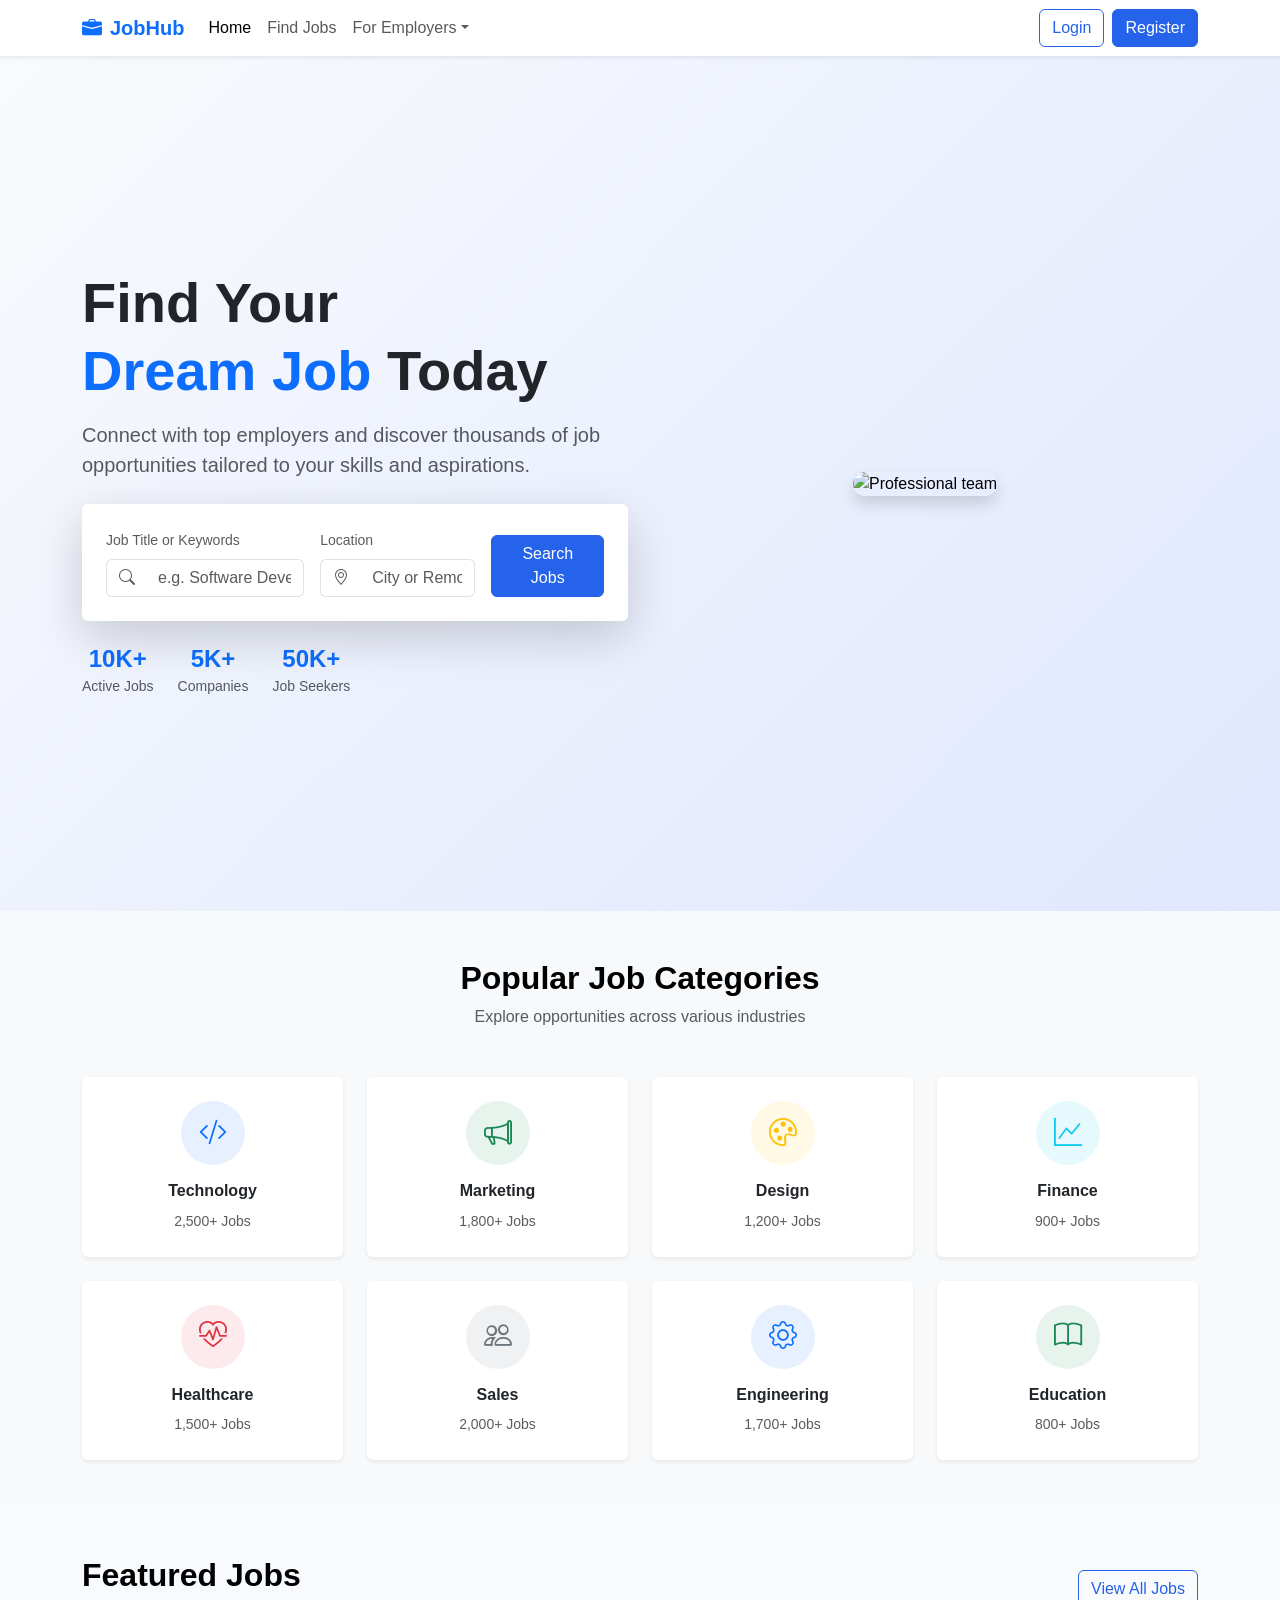
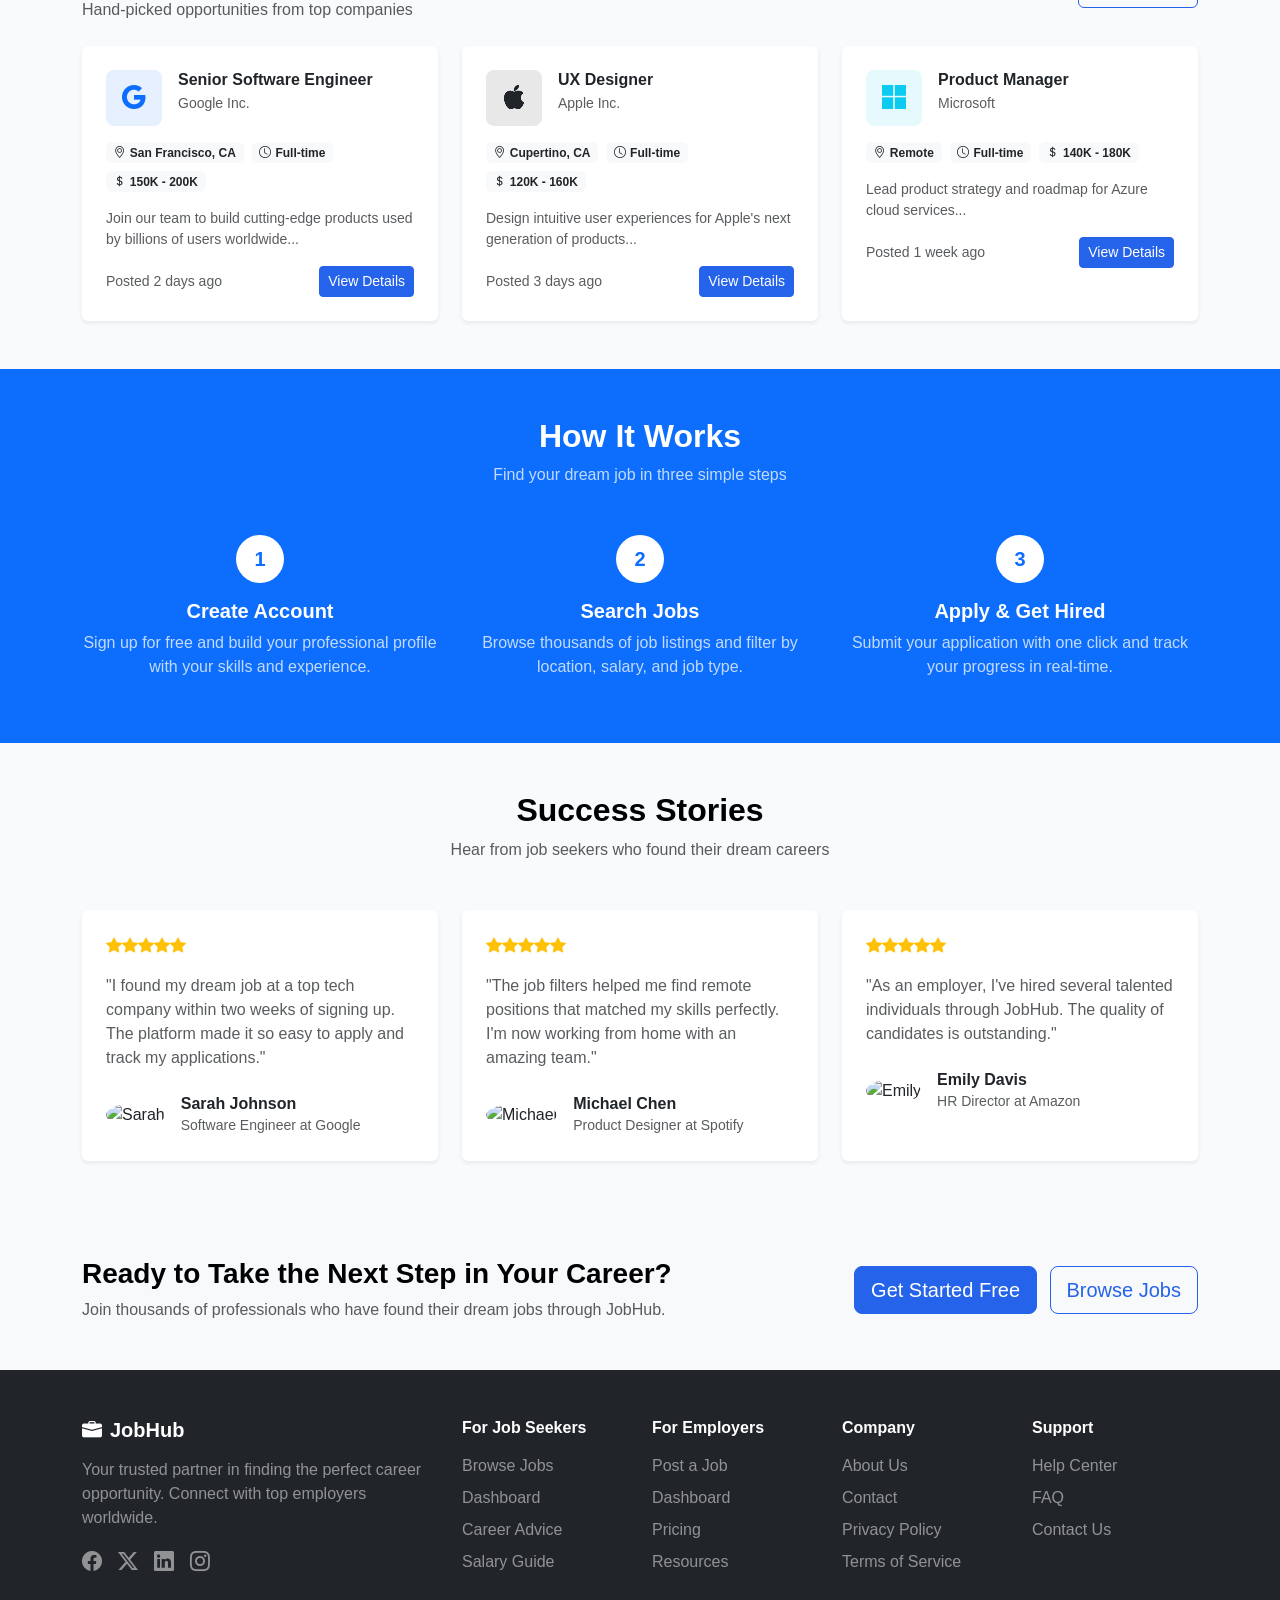
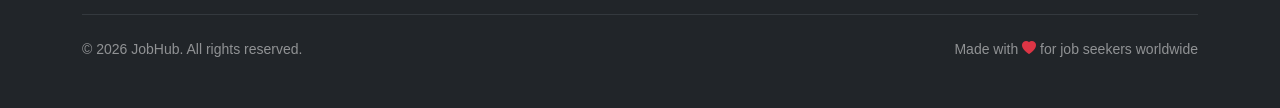
==== FrontEnd/Pages/index.html @ b2ef9f60 "init commit" ====
<!DOCTYPE html>
<html lang="en">
<head>
    <meta charset="UTF-8">
    <meta name="viewport" content="width=device-width, initial-scale=1.0">
    <title>JobHub - Find Your Dream Career</title>
    <link href="https://cdn.jsdelivr.net/npm/bootstrap@5.3.3/dist/css/bootstrap.min.css" rel="stylesheet">
    <link href="https://cdn.jsdelivr.net/npm/bootstrap-icons@1.11.3/font/bootstrap-icons.css" rel="stylesheet">
    <link href="../css/style.css" rel="stylesheet">
</head>
<body>
<!-- Navbar -->
<nav class="navbar navbar-expand-lg navbar-light bg-white shadow-sm sticky-top">
    <div class="container">
        <a class="navbar-brand fw-bold text-primary" href="index.html">
            <i class="bi bi-briefcase-fill me-2"></i>JobHub
        </a>
        <button class="navbar-toggler" type="button" data-bs-toggle="collapse" data-bs-target="#navbarNav">
            <span class="navbar-toggler-icon"></span>
        </button>
        <div class="collapse navbar-collapse" id="navbarNav">
            <ul class="navbar-nav me-auto">
                <li class="nav-item">
                    <a class="nav-link active" href="index.html">Home</a>
                </li>
                <li class="nav-item">
                    <a class="nav-link" href="jobs.html">Find Jobs</a>
                </li>
                <li class="nav-item dropdown">
                    <a class="nav-link dropdown-toggle" href="#" data-bs-toggle="dropdown">For Employers</a>
                    <ul class="dropdown-menu">
                        <li><a class="dropdown-item" href="post-job.html">Post a Job</a></li>
                        <li><a class="dropdown-item" href="employer-dashboard.html">Employer Dashboard</a></li>
                    </ul>
                </li>
            </ul>
            <div class="d-flex gap-2">
                <a href="login.html" class="btn btn-outline-primary">Login</a>
                <a href="register.html" class="btn btn-primary">Register</a>
            </div>
        </div>
    </div>
</nav>

<!-- Hero Section -->
<section class="hero-section py-5">
    <div class="container">
        <div class="row align-items-center min-vh-50">
            <div class="col-lg-6 mb-4 mb-lg-0">
                <h1 class="display-4 fw-bold text-dark mb-3">Find Your <span class="text-primary animate-float d-inline-block">Dream Job</span> Today</h1>                    <p class="lead text-muted mb-4">Connect with top employers and discover thousands of job opportunities tailored to your skills and aspirations.</p>

                <!-- Search Box -->
                <div class="card shadow-lg border-0 p-4">
                    <form class="row g-3">
                        <div class="col-md-5">
                            <label class="form-label small text-muted">Job Title or Keywords</label>
                            <div class="input-group">
                                <span class="input-group-text bg-white border-end-0"><i class="bi bi-search text-muted"></i></span>
                                <input type="text" class="form-control border-start-0" placeholder="e.g. Software Developer">
                            </div>
                        </div>
                        <div class="col-md-4">
                            <label class="form-label small text-muted">Location</label>
                            <div class="input-group">
                                <span class="input-group-text bg-white border-end-0"><i class="bi bi-geo-alt text-muted"></i></span>
                                <input type="text" class="form-control border-start-0" placeholder="City or Remote">
                            </div>
                        </div>
                        <div class="col-md-3 d-flex align-items-end">
                            <button type="submit" class="btn btn-primary w-100" onclick="window.location.href='jobs.html'; return false;">Search Jobs</button>
                        </div>
                    </form>
                </div>

                <div class="d-flex gap-4 mt-4">
                    <div class="text-center">
                        <h4 class="fw-bold text-primary mb-0">10K+</h4>
                        <small class="text-muted">Active Jobs</small>
                    </div>
                    <div class="text-center">
                        <h4 class="fw-bold text-primary mb-0">5K+</h4>
                        <small class="text-muted">Companies</small>
                    </div>
                    <div class="text-center">
                        <h4 class="fw-bold text-primary mb-0">50K+</h4>
                        <small class="text-muted">Job Seekers</small>
                    </div>
                </div>
            </div>
            <div class="col-lg-6 text-center">
                <img src="https://images.unsplash.com/photo-1521737711867-e3b97375f902?w=600&h=400&fit=crop" alt="Professional team" class="img-fluid rounded-4 shadow">
            </div>
        </div>
    </div>
</section>

<!-- Job Categories -->
<section class="py-5 bg-light">
    <div class="container">
        <div class="text-center mb-5">
            <h2 class="fw-bold">Popular Job Categories</h2>
            <p class="text-muted">Explore opportunities across various industries</p>
        </div>
        <div class="row g-4">
            <div class="col-6 col-md-4 col-lg-3">
                <a href="jobs.html?category=technology" class="card h-100 border-0 shadow-sm text-decoration-none category-card">
                    <div class="card-body text-center py-4">
                        <div class="icon-box bg-primary bg-opacity-10 rounded-circle mx-auto mb-3">
                            <i class="bi bi-code-slash text-primary fs-3"></i>
                        </div>
                        <h6 class="fw-semibold text-dark">Technology</h6>
                        <small class="text-muted">2,500+ Jobs</small>
                    </div>
                </a>
            </div>
            <div class="col-6 col-md-4 col-lg-3">
                <a href="jobs.html?category=marketing" class="card h-100 border-0 shadow-sm text-decoration-none category-card">
                    <div class="card-body text-center py-4">
                        <div class="icon-box bg-success bg-opacity-10 rounded-circle mx-auto mb-3">
                            <i class="bi bi-megaphone text-success fs-3"></i>
                        </div>
                        <h6 class="fw-semibold text-dark">Marketing</h6>
                        <small class="text-muted">1,800+ Jobs</small>
                    </div>
                </a>
            </div>
            <div class="col-6 col-md-4 col-lg-3">
                <a href="jobs.html?category=design" class="card h-100 border-0 shadow-sm text-decoration-none category-card">
                    <div class="card-body text-center py-4">
                        <div class="icon-box bg-warning bg-opacity-10 rounded-circle mx-auto mb-3">
                            <i class="bi bi-palette text-warning fs-3"></i>
                        </div>
                        <h6 class="fw-semibold text-dark">Design</h6>
                        <small class="text-muted">1,200+ Jobs</small>
                    </div>
                </a>
            </div>
            <div class="col-6 col-md-4 col-lg-3">
                <a href="jobs.html?category=finance" class="card h-100 border-0 shadow-sm text-decoration-none category-card">
                    <div class="card-body text-center py-4">
                        <div class="icon-box bg-info bg-opacity-10 rounded-circle mx-auto mb-3">
                            <i class="bi bi-graph-up text-info fs-3"></i>
                        </div>
                        <h6 class="fw-semibold text-dark">Finance</h6>
                        <small class="text-muted">900+ Jobs</small>
                    </div>
                </a>
            </div>
            <div class="col-6 col-md-4 col-lg-3">
                <a href="jobs.html?category=healthcare" class="card h-100 border-0 shadow-sm text-decoration-none category-card">
                    <div class="card-body text-center py-4">
                        <div class="icon-box bg-danger bg-opacity-10 rounded-circle mx-auto mb-3">
                            <i class="bi bi-heart-pulse text-danger fs-3"></i>
                        </div>
                        <h6 class="fw-semibold text-dark">Healthcare</h6>
                        <small class="text-muted">1,500+ Jobs</small>
                    </div>
                </a>
            </div>
            <div class="col-6 col-md-4 col-lg-3">
                <a href="jobs.html?category=sales" class="card h-100 border-0 shadow-sm text-decoration-none category-card">
                    <div class="card-body text-center py-4">
                        <div class="icon-box bg-secondary bg-opacity-10 rounded-circle mx-auto mb-3">
                            <i class="bi bi-people text-secondary fs-3"></i>
                        </div>
                        <h6 class="fw-semibold text-dark">Sales</h6>
                        <small class="text-muted">2,000+ Jobs</small>
                    </div>
                </a>
            </div>
            <div class="col-6 col-md-4 col-lg-3">
                <a href="jobs.html?category=engineering" class="card h-100 border-0 shadow-sm text-decoration-none category-card">
                    <div class="card-body text-center py-4">
                        <div class="icon-box bg-primary bg-opacity-10 rounded-circle mx-auto mb-3">
                            <i class="bi bi-gear text-primary fs-3"></i>
                        </div>
                        <h6 class="fw-semibold text-dark">Engineering</h6>
                        <small class="text-muted">1,700+ Jobs</small>
                    </div>
                </a>
            </div>
            <div class="col-6 col-md-4 col-lg-3">
                <a href="jobs.html?category=education" class="card h-100 border-0 shadow-sm text-decoration-none category-card">
                    <div class="card-body text-center py-4">
                        <div class="icon-box bg-success bg-opacity-10 rounded-circle mx-auto mb-3">
                            <i class="bi bi-book text-success fs-3"></i>
                        </div>
                        <h6 class="fw-semibold text-dark">Education</h6>
                        <small class="text-muted">800+ Jobs</small>
                    </div>
                </a>
            </div>
        </div>
    </div>
</section>

<!-- Featured Jobs -->
<section class="py-5">
    <div class="container">
        <div class="d-flex justify-content-between align-items-center mb-4">
            <div>
                <h2 class="fw-bold mb-1">Featured Jobs</h2>
                <p class="text-muted mb-0">Hand-picked opportunities from top companies</p>
            </div>
            <a href="jobs.html" class="btn btn-outline-primary">View All Jobs</a>
        </div>

        <div class="row g-4">
            <div class="col-md-6 col-lg-4">
                <div class="card h-100 border-0 shadow-sm job-card">
                    <div class="card-body p-4">
                        <div class="d-flex align-items-start mb-3">
                            <div class="company-logo bg-primary bg-opacity-10 rounded-3 p-3 me-3">
                                <i class="bi bi-google text-primary fs-4"></i>
                            </div>
                            <div>
                                <h6 class="mb-1 fw-semibold">Senior Software Engineer</h6>
                                <p class="text-muted small mb-0">Google Inc.</p>
                            </div>
                        </div>
                        <div class="d-flex flex-wrap gap-2 mb-3">
                            <span class="badge bg-light text-dark"><i class="bi bi-geo-alt me-1"></i>San Francisco, CA</span>
                            <span class="badge bg-light text-dark"><i class="bi bi-clock me-1"></i>Full-time</span>
                            <span class="badge bg-light text-dark"><i class="bi bi-currency-dollar me-1"></i>150K - 200K</span>
                        </div>
                        <p class="text-muted small mb-3">Join our team to build cutting-edge products used by billions of users worldwide...</p>
                        <div class="d-flex justify-content-between align-items-center">
                            <small class="text-muted">Posted 2 days ago</small>
                            <a href="job-details.html?id=1" class="btn btn-sm btn-primary">View Details</a>
                        </div>
                    </div>
                </div>
            </div>

            <div class="col-md-6 col-lg-4">
                <div class="card h-100 border-0 shadow-sm job-card">
                    <div class="card-body p-4">
                        <div class="d-flex align-items-start mb-3">
                            <div class="company-logo bg-dark bg-opacity-10 rounded-3 p-3 me-3">
                                <i class="bi bi-apple text-dark fs-4"></i>
                            </div>
                            <div>
                                <h6 class="mb-1 fw-semibold">UX Designer</h6>
                                <p class="text-muted small mb-0">Apple Inc.</p>
                            </div>
                        </div>
                        <div class="d-flex flex-wrap gap-2 mb-3">
                            <span class="badge bg-light text-dark"><i class="bi bi-geo-alt me-1"></i>Cupertino, CA</span>
                            <span class="badge bg-light text-dark"><i class="bi bi-clock me-1"></i>Full-time</span>
                            <span class="badge bg-light text-dark"><i class="bi bi-currency-dollar me-1"></i>120K - 160K</span>
                        </div>
                        <p class="text-muted small mb-3">Design intuitive user experiences for Apple's next generation of products...</p>
                        <div class="d-flex justify-content-between align-items-center">
                            <small class="text-muted">Posted 3 days ago</small>
                            <a href="job-details.html?id=2" class="btn btn-sm btn-primary">View Details</a>
                        </div>
                    </div>
                </div>
            </div>

            <div class="col-md-6 col-lg-4">
                <div class="card h-100 border-0 shadow-sm job-card">
                    <div class="card-body p-4">
                        <div class="d-flex align-items-start mb-3">
                            <div class="company-logo bg-info bg-opacity-10 rounded-3 p-3 me-3">
                                <i class="bi bi-microsoft text-info fs-4"></i>
                            </div>
                            <div>
                                <h6 class="mb-1 fw-semibold">Product Manager</h6>
                                <p class="text-muted small mb-0">Microsoft</p>
                            </div>
                        </div>
                        <div class="d-flex flex-wrap gap-2 mb-3">
                            <span class="badge bg-light text-dark"><i class="bi bi-geo-alt me-1"></i>Remote</span>
                            <span class="badge bg-light text-dark"><i class="bi bi-clock me-1"></i>Full-time</span>
                            <span class="badge bg-light text-dark"><i class="bi bi-currency-dollar me-1"></i>140K - 180K</span>
                        </div>
                        <p class="text-muted small mb-3">Lead product strategy and roadmap for Azure cloud services...</p>
                        <div class="d-flex justify-content-between align-items-center">
                            <small class="text-muted">Posted 1 week ago</small>
                            <a href="job-details.html?id=3" class="btn btn-sm btn-primary">View Details</a>
                        </div>
                    </div>
                </div>
            </div>
        </div>
    </div>
</section>

<!-- How It Works -->
<section class="py-5 bg-primary text-white">
    <div class="container">
        <div class="text-center mb-5">
            <h2 class="fw-bold">How It Works</h2>
            <p class="opacity-75">Find your dream job in three simple steps</p>
        </div>
        <div class="row g-4">
            <div class="col-md-4 text-center">
                <div class="step-number bg-white text-primary rounded-circle mx-auto mb-3">1</div>
                <h5 class="fw-semibold">Create Account</h5>
                <p class="opacity-75">Sign up for free and build your professional profile with your skills and experience.</p>
            </div>
            <div class="col-md-4 text-center">
                <div class="step-number bg-white text-primary rounded-circle mx-auto mb-3">2</div>
                <h5 class="fw-semibold">Search Jobs</h5>
                <p class="opacity-75">Browse thousands of job listings and filter by location, salary, and job type.</p>
            </div>
            <div class="col-md-4 text-center">
                <div class="step-number bg-white text-primary rounded-circle mx-auto mb-3">3</div>
                <h5 class="fw-semibold">Apply & Get Hired</h5>
                <p class="opacity-75">Submit your application with one click and track your progress in real-time.</p>
            </div>
        </div>
    </div>
</section>

<!-- Testimonials -->
<section class="py-5">
    <div class="container">
        <div class="text-center mb-5">
            <h2 class="fw-bold">Success Stories</h2>
            <p class="text-muted">Hear from job seekers who found their dream careers</p>
        </div>
        <div class="row g-4">
            <div class="col-md-4">
                <div class="card h-100 border-0 shadow-sm">
                    <div class="card-body p-4">
                        <div class="d-flex mb-3">
                            <i class="bi bi-star-fill text-warning"></i>
                            <i class="bi bi-star-fill text-warning"></i>
                            <i class="bi bi-star-fill text-warning"></i>
                            <i class="bi bi-star-fill text-warning"></i>
                            <i class="bi bi-star-fill text-warning"></i>
                        </div>
                        <p class="text-muted mb-4">"I found my dream job at a top tech company within two weeks of signing up. The platform made it so easy to apply and track my applications."</p>
                        <div class="d-flex align-items-center">
                            <img src="https://i.pravatar.cc/48?img=1" class="rounded-circle me-3" alt="Sarah">
                            <div>
                                <h6 class="mb-0 fw-semibold">Sarah Johnson</h6>
                                <small class="text-muted">Software Engineer at Google</small>
                            </div>
                        </div>
                    </div>
                </div>
            </div>
            <div class="col-md-4">
                <div class="card h-100 border-0 shadow-sm">
                    <div class="card-body p-4">
                        <div class="d-flex mb-3">
                            <i class="bi bi-star-fill text-warning"></i>
                            <i class="bi bi-star-fill text-warning"></i>
                            <i class="bi bi-star-fill text-warning"></i>
                            <i class="bi bi-star-fill text-warning"></i>
                            <i class="bi bi-star-fill text-warning"></i>
                        </div>
                        <p class="text-muted mb-4">"The job filters helped me find remote positions that matched my skills perfectly. I'm now working from home with an amazing team."</p>
                        <div class="d-flex align-items-center">
                            <img src="https://i.pravatar.cc/48?img=3" class="rounded-circle me-3" alt="Michael">
                            <div>
                                <h6 class="mb-0 fw-semibold">Michael Chen</h6>
                                <small class="text-muted">Product Designer at Spotify</small>
                            </div>
                        </div>
                    </div>
                </div>
            </div>
            <div class="col-md-4">
                <div class="card h-100 border-0 shadow-sm">
                    <div class="card-body p-4">
                        <div class="d-flex mb-3">
                            <i class="bi bi-star-fill text-warning"></i>
                            <i class="bi bi-star-fill text-warning"></i>
                            <i class="bi bi-star-fill text-warning"></i>
                            <i class="bi bi-star-fill text-warning"></i>
                            <i class="bi bi-star-fill text-warning"></i>
                        </div>
                        <p class="text-muted mb-4">"As an employer, I've hired several talented individuals through JobHub. The quality of candidates is outstanding."</p>
                        <div class="d-flex align-items-center">
                            <img src="https://i.pravatar.cc/48?img=5" class="rounded-circle me-3" alt="Emily">
                            <div>
                                <h6 class="mb-0 fw-semibold">Emily Davis</h6>
                                <small class="text-muted">HR Director at Amazon</small>
                            </div>
                        </div>
                    </div>
                </div>
            </div>
        </div>
    </div>
</section>

<!-- CTA Section -->
<section class="py-5 bg-light">
    <div class="container">
        <div class="row align-items-center">
            <div class="col-lg-8 mb-4 mb-lg-0">
                <h3 class="fw-bold mb-2">Ready to Take the Next Step in Your Career?</h3>
                <p class="text-muted mb-0">Join thousands of professionals who have found their dream jobs through JobHub.</p>
            </div>
            <div class="col-lg-4 text-lg-end">
                <a href="register.html" class="btn btn-primary btn-lg me-2">Get Started Free</a>
                <a href="jobs.html" class="btn btn-outline-primary btn-lg">Browse Jobs</a>
            </div>
        </div>
    </div>
</section>

<!-- Footer -->
<footer class="bg-dark text-white py-5">
    <div class="container">
        <div class="row g-4">
            <div class="col-lg-4">
                <h5 class="fw-bold mb-3"><i class="bi bi-briefcase-fill me-2"></i>JobHub</h5>
                <p class="text-white-50">Your trusted partner in finding the perfect career opportunity. Connect with top employers worldwide.</p>
                <div class="d-flex gap-3">
                    <a href="#" class="text-white-50"><i class="bi bi-facebook fs-5"></i></a>
                    <a href="#" class="text-white-50"><i class="bi bi-twitter-x fs-5"></i></a>
                    <a href="#" class="text-white-50"><i class="bi bi-linkedin fs-5"></i></a>
                    <a href="#" class="text-white-50"><i class="bi bi-instagram fs-5"></i></a>
                </div>
            </div>
            <div class="col-6 col-lg-2">
                <h6 class="fw-semibold mb-3">For Job Seekers</h6>
                <ul class="list-unstyled">
                    <li class="mb-2"><a href="jobs.html" class="text-white-50 text-decoration-none">Browse Jobs</a></li>
                    <li class="mb-2"><a href="seeker-dashboard.html" class="text-white-50 text-decoration-none">Dashboard</a></li>
                    <li class="mb-2"><a href="#" class="text-white-50 text-decoration-none">Career Advice</a></li>
                    <li class="mb-2"><a href="#" class="text-white-50 text-decoration-none">Salary Guide</a></li>
                </ul>
            </div>
            <div class="col-6 col-lg-2">
                <h6 class="fw-semibold mb-3">For Employers</h6>
                <ul class="list-unstyled">
                    <li class="mb-2"><a href="post-job.html" class="text-white-50 text-decoration-none">Post a Job</a></li>
                    <li class="mb-2"><a href="employer-dashboard.html" class="text-white-50 text-decoration-none">Dashboard</a></li>
                    <li class="mb-2"><a href="#" class="text-white-50 text-decoration-none">Pricing</a></li>
                    <li class="mb-2"><a href="#" class="text-white-50 text-decoration-none">Resources</a></li>
                </ul>
            </div>
            <div class="col-6 col-lg-2">
                <h6 class="fw-semibold mb-3">Company</h6>
                <ul class="list-unstyled">
                    <li class="mb-2"><a href="#" class="text-white-50 text-decoration-none">About Us</a></li>
                    <li class="mb-2"><a href="#" class="text-white-50 text-decoration-none">Contact</a></li>
                    <li class="mb-2"><a href="#" class="text-white-50 text-decoration-none">Privacy Policy</a></li>
                    <li class="mb-2"><a href="#" class="text-white-50 text-decoration-none">Terms of Service</a></li>
                </ul>
            </div>
            <div class="col-6 col-lg-2">
                <h6 class="fw-semibold mb-3">Support</h6>
                <ul class="list-unstyled">
                    <li class="mb-2"><a href="#" class="text-white-50 text-decoration-none">Help Center</a></li>
                    <li class="mb-2"><a href="#" class="text-white-50 text-decoration-none">FAQ</a></li>
                    <li class="mb-2"><a href="#" class="text-white-50 text-decoration-none">Contact Us</a></li>
                </ul>
            </div>
        </div>
        <hr class="my-4 border-secondary">
        <div class="d-flex flex-column flex-md-row justify-content-between align-items-center">
            <p class="text-white-50 mb-0 small">&copy; 2026 JobHub. All rights reserved.</p>
            <p class="text-white-50 mb-0 small">Made with <i class="bi bi-heart-fill text-danger"></i> for job seekers worldwide</p>
        </div>
    </div>
</footer>

<script src="https://cdn.jsdelivr.net/npm/bootstrap@5.3.3/dist/js/bootstrap.bundle.min.js"></script>
<script src="../js/main.js"></script>
</body>
</html>
---- FrontEnd/css/style.css ----
/* JobHub - Modern Job Portal Styles */

:root {
    --primary-color: #2563eb;
    --primary-dark: #1d4ed8;
    --primary-light: #3b82f6;
    --secondary-color: #64748b;
    --success-color: #22c55e;
    --warning-color: #f59e0b;
    --danger-color: #ef4444;
    --dark-color: #000102;
    --light-bg: #f8fafc;
    --border-color: #e2e8f0;
    --text-muted: #64748b;
    --sidebar-width: 260px;
}

/* General Styles */
body {
    font-family: 'Inter', -apple-system, BlinkMacSystemFont, 'Segoe UI', Roboto, sans-serif;
    background-color: var(--light-bg);
    color: var(--dark-color);
}

/* Hero Section */
.hero-section {
    background: linear-gradient(135deg, #f8fafc 0%, #e0e7ff 100%);
    min-height: 95vh;
    display: flex;
    align-items: center;
}

/* Text-Specific Floating Animation */
@keyframes floatText {
    0%, 100% {
        transform: translateY(10px);
        filter: drop-shadow(0 5px 15px rgba(37, 99, 235, 0));
    }
    50% {
        transform: translateY(-10px);
        /* Optional: adds a soft glow as it rises */
        filter: drop-shadow(0 10px 20px rgba(37, 99, 235, 0.2));
    }
}

.animate-float {
    display: inline-block; /* Required for transform to work */
    animation: floatText 4s ease-in-out infinite;
    will-change: transform; /* Boosts performance */
}

/* If you want the words to float separately for a cooler effect */
.float-staggered {
    display: inline-block;
    animation: floatText 4s ease-in-out infinite;
}

.delay-1 { animation-delay: 0.5s; }

@keyframes slideUp {
    to { transform: translateY(0); }
}

.min-vh-50 {
    min-height: 50vh;
}

/* Category Cards */
.icon-box {
    width: 64px;
    height: 64px;
    display: flex;
    align-items: center;
    justify-content: center;
}

.category-card {
    transition: all 0.3s ease;
}

.category-card:hover {
    transform: translateY(-4px);
    box-shadow: 0 10px 40px rgba(0, 0, 0, 0.1) !important;
}

/* Job Cards */
.job-card {
    transition: all 0.3s ease;
}

.job-card:hover {
    transform: translateY(-4px);
    box-shadow: 0 10px 40px rgba(0, 0, 0, 0.1) !important;
}

.company-logo {
    width: 56px;
    height: 56px;
    display: flex;
    align-items: center;
    justify-content: center;
    flex-shrink: 0;
}

/* Step Numbers */
.step-number {
    width: 48px;
    height: 48px;
    display: flex;
    align-items: center;
    justify-content: center;
    font-size: 1.25rem;
    font-weight: 700;
}

/* Sidebar Dashboard */
.dashboard-wrapper {
    display: flex;
    min-height: 100vh;
}

.dashboard-sidebar {
    width: var(--sidebar-width);
    background-color: var(--dark-color);
    color: white;
    position: fixed;
    top: 0;
    left: 0;
    height: 100vh;
    overflow-y: auto;
    z-index: 1000;
    transition: transform 0.3s ease;
}

.dashboard-sidebar .sidebar-brand {
    padding: 1.5rem;
    border-bottom: 1px solid rgba(255, 255, 255, 0.1);
}

.dashboard-sidebar .nav-link {
    color: rgba(255, 255, 255, 0.7);
    padding: 0.75rem 1.5rem;
    display: flex;
    align-items: center;
    gap: 0.75rem;
    transition: all 0.2s ease;
    border-left: 3px solid transparent;
}

.dashboard-sidebar .nav-link:hover,
.dashboard-sidebar .nav-link.active {
    color: white;
    background-color: rgba(255, 255, 255, 0.1);
    border-left-color: var(--primary-color);
}

.dashboard-sidebar .nav-link i {
    width: 20px;
    text-align: center;
}

.dashboard-sidebar .sidebar-section {
    padding: 1rem 1.5rem 0.5rem;
    font-size: 0.75rem;
    text-transform: uppercase;
    letter-spacing: 0.05em;
    color: rgba(255, 255, 255, 0.5);
}

.dashboard-content {
    margin-left: var(--sidebar-width);
    flex: 1;
    min-height: 100vh;
    background-color: var(--light-bg);
}

.dashboard-header {
    background: white;
    padding: 1rem 2rem;
    border-bottom: 1px solid var(--border-color);
    display: flex;
    justify-content: space-between;
    align-items: center;
}

.dashboard-main {
    padding: 2rem;
}

/* Mobile Sidebar Toggle */
.sidebar-toggle {
    display: none;
    position: fixed;
    bottom: 1rem;
    right: 1rem;
    z-index: 1001;
    width: 50px;
    height: 50px;
    border-radius: 50%;
    background: var(--primary-color);
    color: white;
    border: none;
    box-shadow: 0 4px 12px rgba(0, 0, 0, 0.15);
}

/* Stats Cards */
.stat-card {
    background: white;
    border-radius: 12px;
    padding: 1.5rem;
    border: 1px solid var(--border-color);
    transition: all 0.3s ease;
}

.stat-card:hover {
    box-shadow: 0 4px 20px rgba(0, 0, 0, 0.08);
}

.stat-card .stat-icon {
    width: 48px;
    height: 48px;
    border-radius: 12px;
    display: flex;
    align-items: center;
    justify-content: center;
    font-size: 1.25rem;
}

.stat-card .stat-value {
    font-size: 1.75rem;
    font-weight: 700;
    color: var(--dark-color);
}

.stat-card .stat-label {
    color: var(--text-muted);
    font-size: 0.875rem;
}

/* Filter Sidebar */
.filter-sidebar {
    background: white;
    border-radius: 12px;
    padding: 1.5rem;
    border: 1px solid var(--border-color);
}

.filter-sidebar .filter-section {
    padding-bottom: 1rem;
    margin-bottom: 1rem;
    border-bottom: 1px solid var(--border-color);
}

.filter-sidebar .filter-section:last-child {
    border-bottom: none;
    margin-bottom: 0;
    padding-bottom: 0;
}

/* Job Listing Cards */
.job-listing-card {
    background: white;
    border-radius: 12px;
    padding: 1.5rem;
    border: 1px solid var(--border-color);
    margin-bottom: 1rem;
    transition: all 0.3s ease;
}

.job-listing-card:hover {
    border-color: var(--primary-color);
    box-shadow: 0 4px 20px rgba(37, 99, 235, 0.1);
}

.job-listing-card.saved {
    border-left: 4px solid var(--warning-color);
}

/* Application Status Badges */
.status-badge {
    padding: 0.35rem 0.75rem;
    border-radius: 20px;
    font-size: 0.75rem;
    font-weight: 600;
    text-transform: uppercase;
    letter-spacing: 0.025em;
}

.status-badge.pending {
    background-color: #fef3c7;
    color: #92400e;
}

.status-badge.reviewing {
    background-color: #dbeafe;
    color: #1e40af;
}

.status-badge.interview {
    background-color: #d1fae5;
    color: #065f46;
}

.status-badge.rejected {
    background-color: #fee2e2;
    color: #991b1b;
}

.status-badge.hired {
    background-color: #d1fae5;
    color: #065f46;
}

/* Form Styles */
.form-control:focus,
.form-select:focus {
    border-color: var(--primary-color);
    box-shadow: 0 0 0 0.2rem rgba(37, 99, 235, 0.15);
}

.form-check-input:checked {
    background-color: var(--primary-color);
    border-color: var(--primary-color);
}

/* Resume Upload */
.resume-upload-area {
    border: 2px dashed var(--border-color);
    border-radius: 12px;
    padding: 2rem;
    text-align: center;
    transition: all 0.3s ease;
    cursor: pointer;
}

.resume-upload-area:hover,
.resume-upload-area.dragover {
    border-color: var(--primary-color);
    background-color: rgba(37, 99, 235, 0.05);
}

.resume-upload-area .upload-icon {
    width: 64px;
    height: 64px;
    margin: 0 auto 1rem;
    background: var(--light-bg);
    border-radius: 50%;
    display: flex;
    align-items: center;
    justify-content: center;
    font-size: 1.5rem;
    color: var(--primary-color);
}

/* Table Styles */
.table-responsive {
    border-radius: 12px;
    overflow: hidden;
}

.table {
    margin-bottom: 0;
}

.table thead th {
    background-color: var(--light-bg);
    border-bottom: 2px solid var(--border-color);
    font-weight: 600;
    color: var(--dark-color);
    padding: 1rem;
}

.table tbody td {
    padding: 1rem;
    vertical-align: middle;
}

/* Auth Pages */
.auth-wrapper {
    min-height: 100vh;
    display: flex;
    align-items: center;
    justify-content: center;
    background: linear-gradient(135deg, #f8fafc 0%, #e0e7ff 100%);
}

.auth-card {
    background: white;
    border-radius: 16px;
    box-shadow: 0 20px 60px rgba(0, 0, 0, 0.1);
    overflow: hidden;
    max-width: 1000px;
    width: 100%;
}

.auth-illustration {
    background: var(--primary-color);
    padding: 3rem;
    display: flex;
    flex-direction: column;
    justify-content: center;
    align-items: center;
    text-align: center;
    color: white;
}

/* Progress Bar */
.progress-bar-custom {
    height: 8px;
    border-radius: 4px;
    background-color: var(--border-color);
    overflow: hidden;
}

.progress-bar-custom .progress-fill {
    height: 100%;
    background-color: var(--primary-color);
    transition: width 0.3s ease;
}

/* Tooltips */
.tooltip-custom {
    position: relative;
}

.tooltip-custom::after {
    content: attr(data-tooltip);
    position: absolute;
    bottom: 100%;
    left: 50%;
    transform: translateX(-50%);
    padding: 0.5rem 0.75rem;
    background: var(--dark-color);
    color: white;
    font-size: 0.75rem;
    border-radius: 6px;
    white-space: nowrap;
    opacity: 0;
    visibility: hidden;
    transition: all 0.2s ease;
}

.tooltip-custom:hover::after {
    opacity: 1;
    visibility: visible;
}

/* Animations */
@keyframes fadeIn {
    from {
        opacity: 0;
        transform: translateY(10px);
    }
    to {
        opacity: 1;
        transform: translateY(0);
    }
}

.fade-in {
    animation: fadeIn 0.3s ease;
}

/* Responsive Styles */
@media (max-width: 991.98px) {
    .dashboard-sidebar {
        transform: translateX(-100%);
    }

    .dashboard-sidebar.show {
        transform: translateX(0);
    }

    .dashboard-content {
        margin-left: 0;
    }

    .sidebar-toggle {
        display: flex;
        align-items: center;
        justify-content: center;
    }

    .sidebar-overlay {
        display: none;
        position: fixed;
        top: 0;
        left: 0;
        right: 0;
        bottom: 0;
        background: rgba(0, 0, 0, 0.5);
        z-index: 999;
    }

    .sidebar-overlay.show {
        display: block;
    }
}

@media (max-width: 767.98px) {
    .hero-section {
        min-height: auto;
        padding: 3rem 0;
    }

    .dashboard-main {
        padding: 1rem;
    }

    .dashboard-header {
        padding: 1rem;
    }

    .stat-card {
        padding: 1rem;
    }

    .stat-card .stat-value {
        font-size: 1.5rem;
    }
}

/* Scrollbar Styles */
::-webkit-scrollbar {
    width: 8px;
    height: 8px;
}

::-webkit-scrollbar-track {
    background: var(--light-bg);
}

::-webkit-scrollbar-thumb {
    background: var(--border-color);
    border-radius: 4px;
}

::-webkit-scrollbar-thumb:hover {
    background: var(--secondary-color);
}

/* Button Styles */
.btn-primary {
    background-color: var(--primary-color);
    border-color: var(--primary-color);
}

.btn-primary:hover {
    background-color: var(--primary-dark);
    border-color: var(--primary-dark);
}

.btn-outline-primary {
    color: var(--primary-color);
    border-color: var(--primary-color);
}

.btn-outline-primary:hover {
    background-color: var(--primary-color);
    border-color: var(--primary-color);
}

/* Profile Image Placeholder */
.profile-image-placeholder {
    width: 100px;
    height: 100px;
    border-radius: 50%;
    background: var(--light-bg);
    display: flex;
    align-items: center;
    justify-content: center;
    font-size: 2.5rem;
    color: var(--secondary-color);
    border: 3px solid var(--border-color);
}

/* Action Dropdown */
.action-dropdown .dropdown-toggle::after {
    display: none;
}

.action-dropdown .dropdown-menu {
    box-shadow: 0 10px 40px rgba(0, 0, 0, 0.1);
    border: 1px solid var(--border-color);
    border-radius: 8px;
}

/* Notification Badge */
.notification-badge {
    position: relative;
}

.notification-badge .badge {
    position: absolute;
    top: -5px;
    right: -5px;
    font-size: 0.65rem;
}

/* Empty State */
.empty-state {
    text-align: center;
    padding: 3rem;
}

.empty-state .empty-icon {
    width: 80px;
    height: 80px;
    margin: 0 auto 1.5rem;
    background: var(--light-bg);
    border-radius: 50%;
    display: flex;
    align-items: center;
    justify-content: center;
    font-size: 2rem;
    color: var(--secondary-color);
}

/* Timeline */
.timeline {
    position: relative;
    padding-left: 30px;
}

.timeline::before {
    content: '';
    position: absolute;
    left: 8px;
    top: 0;
    bottom: 0;
    width: 2px;
    background: var(--border-color);
}

.timeline-item {
    position: relative;
    padding-bottom: 1.5rem;
}

.timeline-item::before {
    content: '';
    position: absolute;
    left: -26px;
    top: 4px;
    width: 12px;
    height: 12px;
    border-radius: 50%;
    background: var(--primary-color);
    border: 2px solid white;
}

.timeline-item.success::before {
    background: var(--success-color);
}

.timeline-item.warning::before {
    background: var(--warning-color);
}

.timeline-item.danger::before {
    background: var(--danger-color);
}
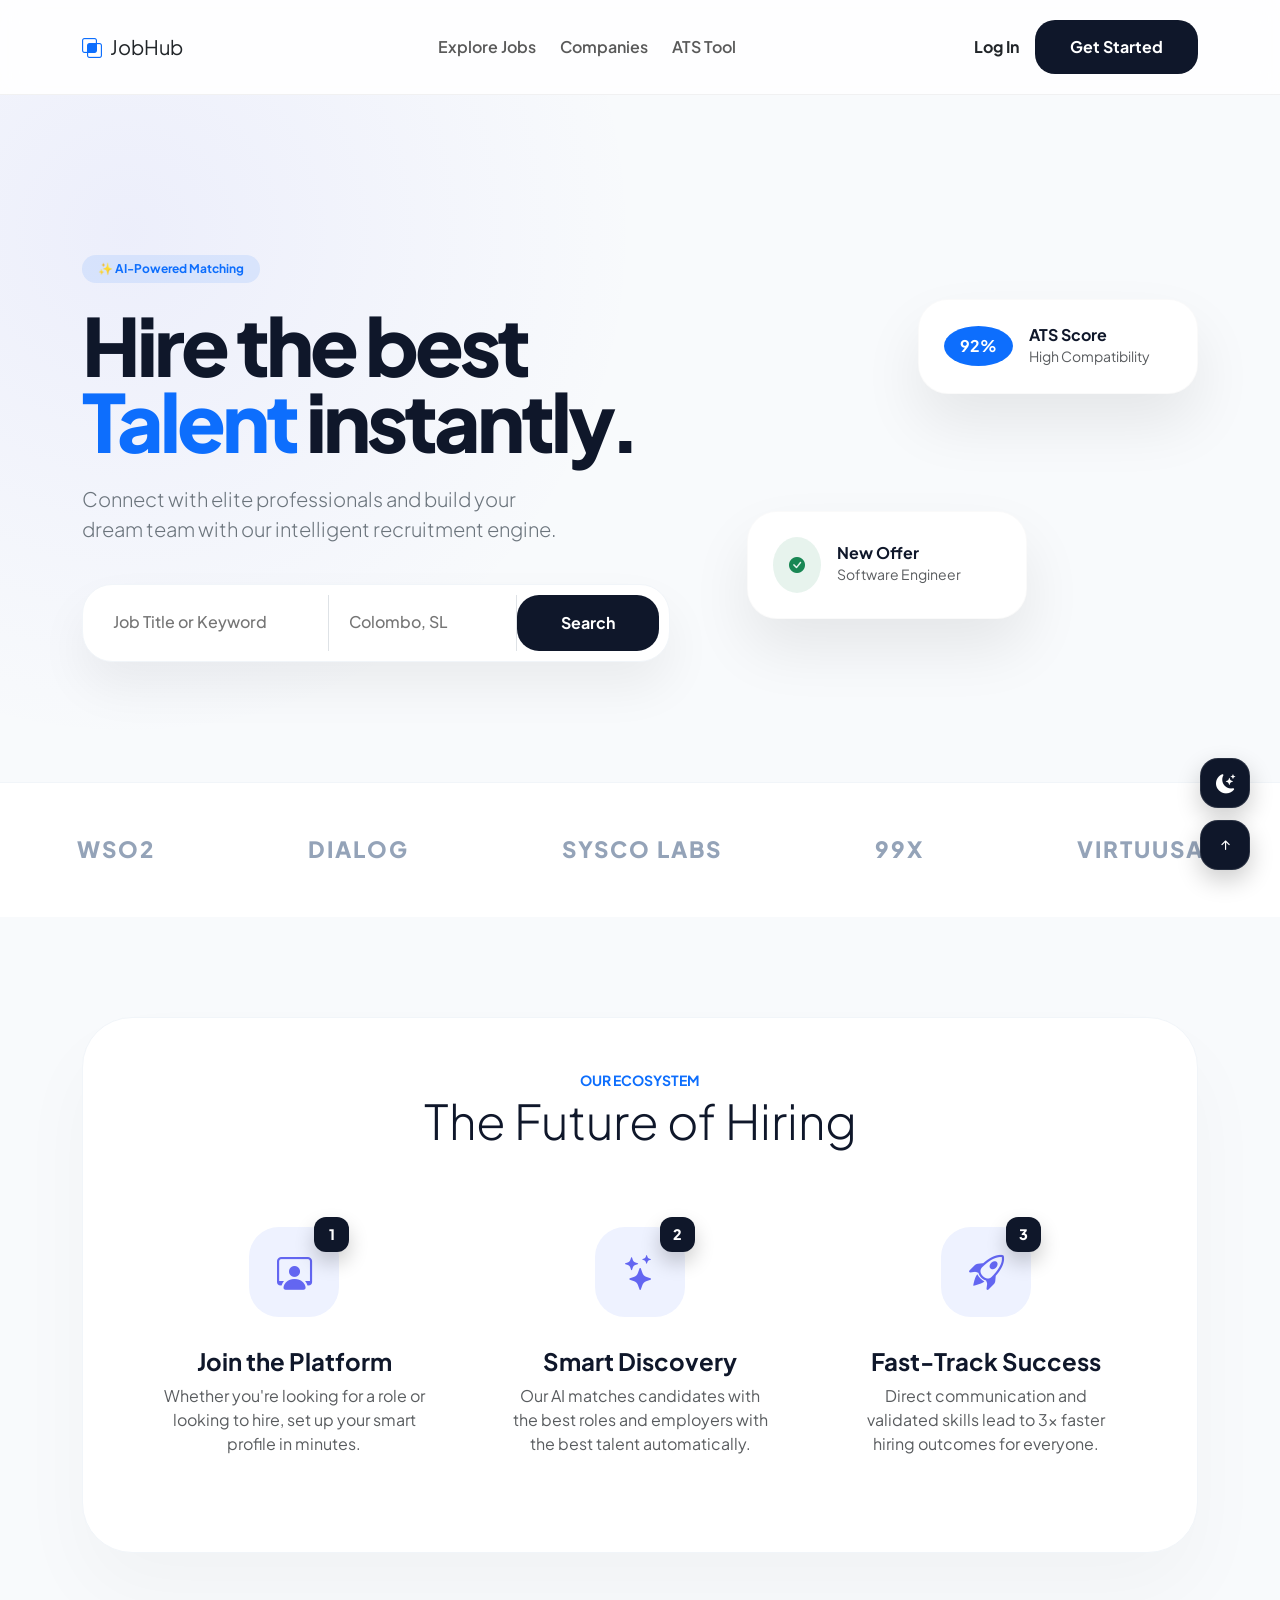
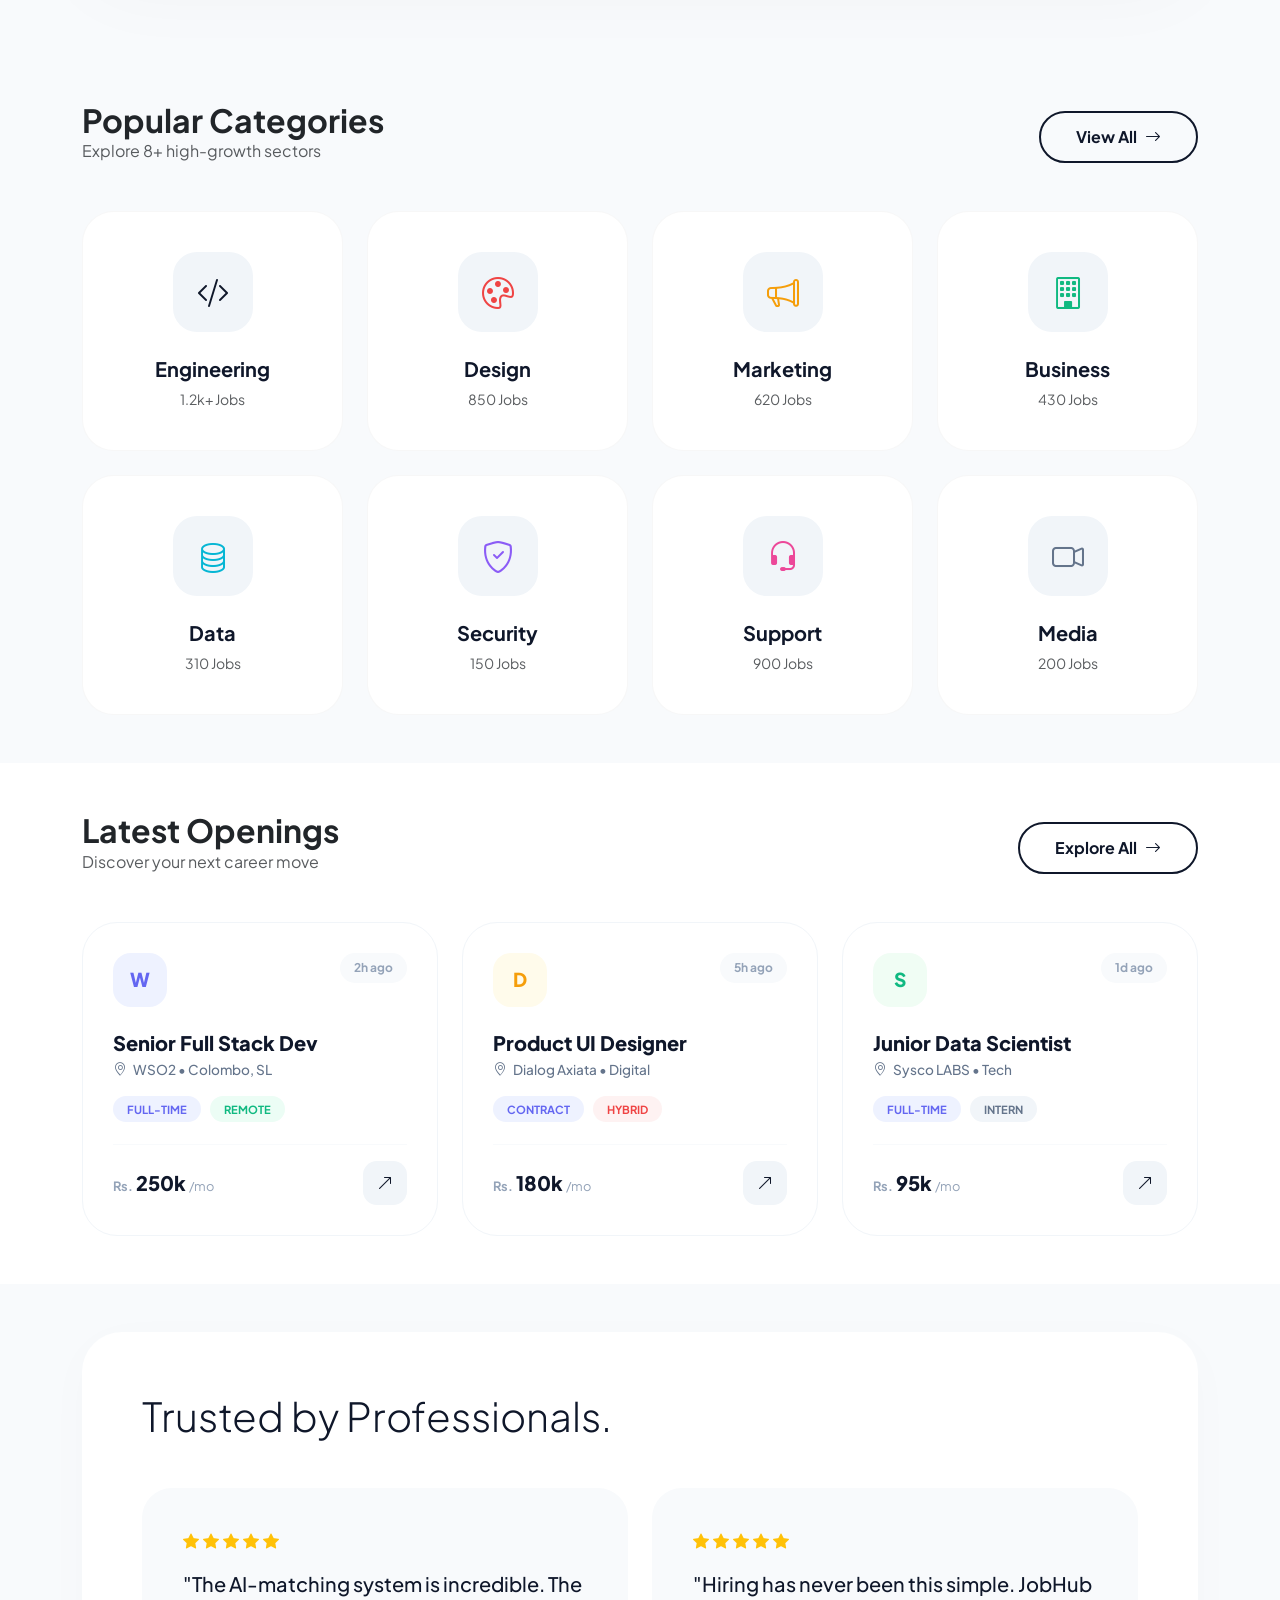
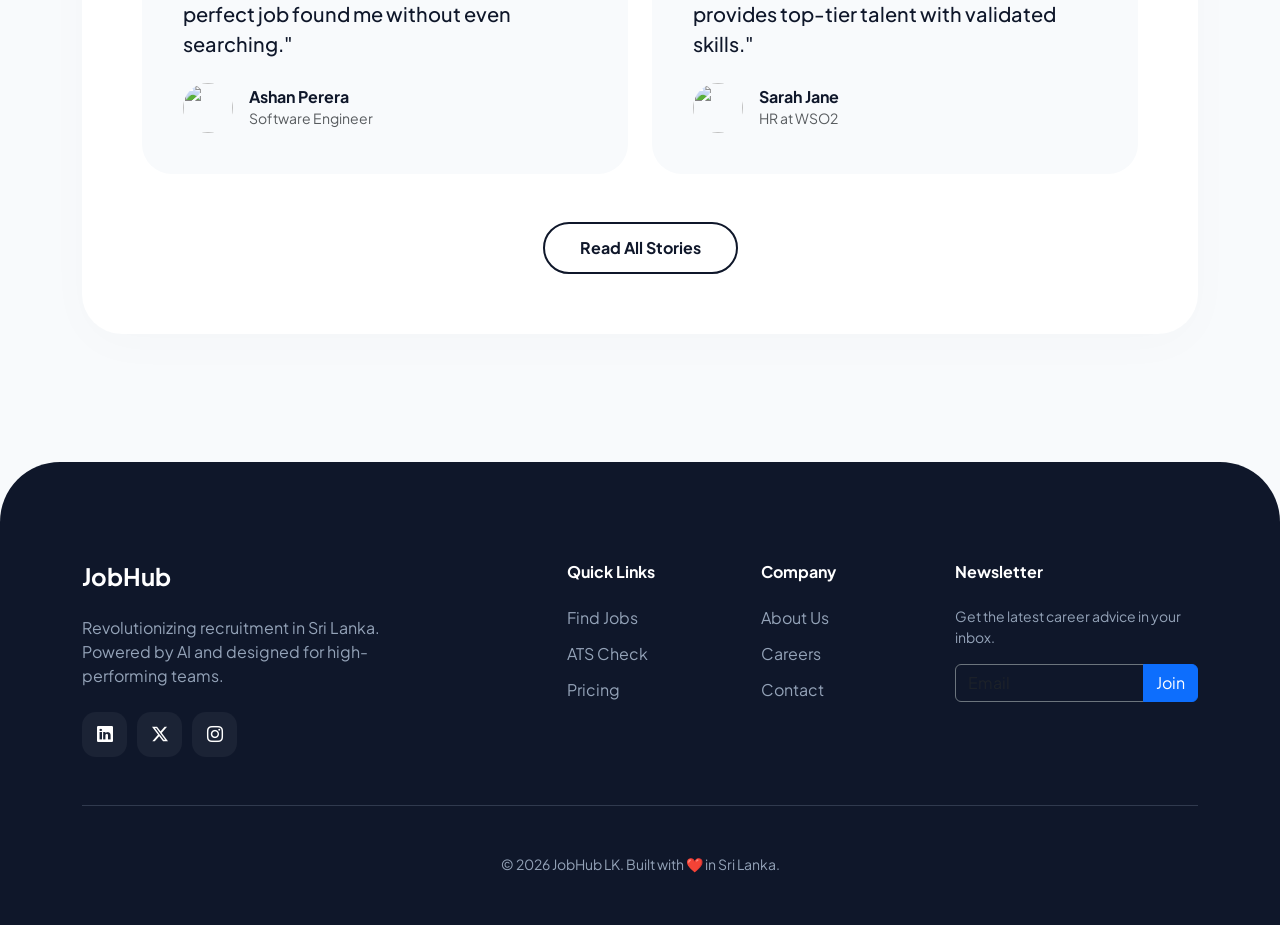
==== commit 1f3ca618: "init commit" ====
--- a/FrontEnd/Pages/index.html
+++ b/FrontEnd/Pages/index.html
@@ -3,467 +3,933 @@
 <head>
     <meta charset="UTF-8">
     <meta name="viewport" content="width=device-width, initial-scale=1.0">
-    <title>JobHub - Find Your Dream Career</title>
+    <title>JobHub | Smart Recruitment Platform</title>
+
     <link href="https://cdn.jsdelivr.net/npm/bootstrap@5.3.3/dist/css/bootstrap.min.css" rel="stylesheet">
     <link href="https://cdn.jsdelivr.net/npm/bootstrap-icons@1.11.3/font/bootstrap-icons.css" rel="stylesheet">
-    <link href="../css/style.css" rel="stylesheet">
+    <link href="https://fonts.googleapis.com/css2?family=Plus+Jakarta+Sans:wght@300;400;600;700;800&display=swap" rel="stylesheet">
+    <script src="https://cdn.jsdelivr.net/npm/sweetalert2@11"></script>
+
+    <style>
+        :root {
+            --primary: #6366f1;
+            --primary-soft: #eef2ff;
+            --dark: #0f172a;
+            --slate: #64748b;
+            --white: #ffffff;
+            --transition: all 0.5s cubic-bezier(0.175, 0.885, 0.32, 1.275);
+        }
+
+        body {
+            font-family: 'Plus Jakarta Sans', sans-serif;
+            background-color: #f8fafc;
+            color: var(--dark);
+            overflow-x: hidden;
+        }
+
+        /* --- Navbar --- */
+        .navbar {
+            backdrop-filter: blur(15px);
+            background: rgba(255, 255, 255, 0.8) !important;
+            padding: 20px 0;
+            border-bottom: 1px solid rgba(0,0,0,0.05);
+        }
+
+        /* --- Hero Section --- */
+        .hero-section {
+            padding: 160px 0 120px;
+            background: radial-gradient(circle at 10% 20%, rgba(99, 102, 241, 0.08) 0%, transparent 40%);
+            position: relative;
+        }
+
+        .hero-title {
+            font-size: 5rem;
+            font-weight: 800;
+            letter-spacing: -4px;
+            line-height: 0.95;
+            margin-bottom: 25px;
+        }
+
+        .search-container-modern {
+            background: white;
+            border-radius: 30px;
+            padding: 10px;
+            box-shadow: 0 25px 50px rgba(0,0,0,0.06);
+            border: 1px solid #f1f5f9;
+            margin-top: 40px;
+        }
+
+        .search-field {
+            border: none;
+            padding: 15px 20px;
+            width: 100%;
+            font-weight: 500;
+            background: transparent;
+        }
+        .search-field:focus { outline: none; }
+
+        .btn-main {
+            background: var(--dark);
+            color: var(--white);
+            border-radius: 20px;
+            padding: 15px 35px;
+            font-weight: 700;
+            border: none;
+            transition: 0.3s;
+        }
+        .btn-main:hover { background: var(--primary); transform: translateY(-3px); }
+
+        /* Floating Animation */
+        .stats-floating-card {
+            background: var(--white);
+            padding: 25px;
+            border-radius: 30px;
+            box-shadow: 0 30px 60px rgba(0,0,0,0.08);
+            border: 1px solid rgba(0,0,0,0.02);
+            position: absolute;
+            width: 280px;
+            animation: float 5s ease-in-out infinite;
+        }
+
+        @keyframes float {
+            0%, 100% { transform: translateY(0); }
+            50% { transform: translateY(-20px); }
+        }
+
+        /* --- LOGO MARQUEE --- */
+        .logo-cloud {
+            padding: 50px 0;
+            background: #fff;
+            overflow: hidden;
+            position: relative;
+            border-top: 1px solid #f1f5f9;
+        }
+
+        .marquee-wrapper {
+            display: flex;
+            width: 200%;
+            animation: marquee-scroll 20s linear infinite;
+        }
+
+        .marquee-group {
+            display: flex;
+            justify-content: space-around;
+            width: 50%;
+            min-width: 600px;
+        }
+
+        .marquee-item {
+            font-weight: 800;
+            font-size: 1.4rem;
+            color: #94a3b8;
+            letter-spacing: 2px;
+            transition: 0.3s;
+        }
+        .marquee-item:hover { color: var(--primary); }
+
+        @keyframes marquee-scroll {
+            0% { transform: translateX(0); }
+            100% { transform: translateX(-50%); }
+        }
+
+        /* --- HOW IT WORKS (ULTRA MODERN) --- */
+        .how-it-works { padding: 100px 0; position: relative; }
+
+        .step-container {
+            position: relative;
+            background: white;
+            padding: 50px;
+            border-radius: 50px;
+            border: 1px solid #f1f5f9;
+            box-shadow: 0 40px 80px rgba(0,0,0,0.03);
+        }
+
+        .step-card-modern {
+            padding: 30px;
+            text-align: center;
+            position: relative;
+            z-index: 2;
+        }
+
+        .step-icon-wrapper {
+            width: 90px;
+            height: 90px;
+            background: var(--primary-soft);
+            color: var(--primary);
+            border-radius: 30px;
+            display: flex;
+            align-items: center;
+            justify-content: center;
+            margin: 0 auto 30px;
+            font-size: 2.2rem;
+            position: relative;
+            transition: var(--transition);
+        }
+
+        .step-badge {
+            position: absolute;
+            top: -10px;
+            right: -10px;
+            background: var(--dark);
+            color: white;
+            width: 35px;
+            height: 35px;
+            border-radius: 12px;
+            font-size: 0.9rem;
+            font-weight: 800;
+            display: flex;
+            align-items: center;
+            justify-content: center;
+            box-shadow: 0 10px 20px rgba(0,0,0,0.2);
+        }
+             /* Card Hover Effect */
+         .job-card:hover {
+             transform: translateY(-10px);
+             border-color: var(--primary) !important;
+             box-shadow: 0 20px 40px rgba(99, 102, 241, 0.1) !important;
+         }
+
+        .step-card-modern:hover .step-icon-wrapper {
+            transform: translateY(-10px) rotate(10deg);
+            background: var(--primary);
+            color: white;
+        }
+
+        .modern-job-wrapper {
+            perspective: 1000px;
+        }
+        .modern-job-card {
+            background: #ffffff;
+            border: 1px solid #f1f5f9;
+            border-radius: 35px;
+            padding: 30px;
+            transition: all 0.4s cubic-bezier(0.4, 0, 0.2, 1);
+            cursor: pointer;
+            position: relative;
+            overflow: hidden;
+        }
+        .modern-job-card:hover {
+            transform: translateY(-12px);
+            border-color: var(--primary);
+            box-shadow: 0 30px 60px rgba(99, 102, 241, 0.08);
+        }
+        .comp-logo {
+            width: 54px;
+            height: 54px;
+            background: var(--primary-soft);
+            color: var(--primary);
+            display: flex;
+            align-items: center;
+            justify-content: center;
+            border-radius: 18px;
+            font-weight: 800;
+            font-size: 1.2rem;
+        }
+        .comp-logo.orange { background: #fffbeb; color: #f59e0b; }
+        .comp-logo.green { background: #f0fdf4; color: #10b981; }
+
+        .time-tag {
+            font-size: 0.75rem;
+            font-weight: 700;
+            color: #94a3b8;
+            background: #f8fafc;
+            padding: 6px 14px;
+            border-radius: 100px;
+            height: fit-content;
+        }
+        .job-title-modern {
+            font-weight: 800;
+            color: var(--dark);
+            margin-bottom: 5px;
+        }
+        .job-location {
+            font-size: 0.85rem;
+            color: #64748b;
+            font-weight: 500;
+        }
+        .m-tag {
+            font-size: 0.7rem;
+            font-weight: 700;
+            padding: 6px 14px;
+            border-radius: 100px;
+            text-transform: uppercase;
+            margin-right: 6px;
+        }
+        .m-tag.blue { background: var(--primary-soft); color: var(--primary); }
+        .m-tag.green { background: #ecfdf5; color: #10b981; }
+        .m-tag.red { background: #fef2f2; color: #ef4444; }
+        .m-tag.gray { background: #f1f5f9; color: #64748b; }
+
+        .card-footer-modern {
+            border-top: 1px solid #f8fafc;
+        }
+        .salary-box .currency { font-size: 0.8rem; font-weight: 700; color: #94a3b8; }
+        .salary-box .amount { font-size: 1.25rem; font-weight: 800; color: var(--dark); }
+        .salary-box .per { font-size: 0.8rem; color: #94a3b8; }
+
+        .action-circle {
+            width: 44px;
+            height: 44px;
+            background: #f1f5f9;
+            border-radius: 14px;
+            display: flex;
+            align-items: center;
+            justify-content: center;
+            transition: 0.3s;
+        }
+        .modern-job-card:hover .action-circle {
+            background: var(--primary);
+            color: white;
+        }
+        /* --- FEATURED JOBS --- */
+        .job-card { background: white; border-radius: 25px; padding: 25px; border: 1px solid #f1f5f9; transition: 0.3s; }
+        .job-card:hover { border-color: var(--primary); box-shadow: 0 15px 30px rgba(99, 102, 241, 0.05); }
+        .company-logo-small { width: 45px; height: 45px; border-radius: 12px; background: #f8fafc; display: flex; align-items: center; justify-content: center; font-weight: 800; color: var(--primary); }
+
+        /* --- Category Cards (Glow & Rotate) --- */
+        .category-card {
+            background: var(--white);
+            border-radius: 32px;
+            padding: 40px 25px;
+            text-align: center;
+            border: 1px solid rgba(0,0,0,0.03);
+            transition: var(--transition);
+            position: relative;
+            z-index: 1;
+            overflow: hidden;
+            height: 100%;
+        }
+
+        .category-card::before {
+            content: "";
+            position: absolute;
+            top: 0; left: 0; width: 100%; height: 100%;
+            background: linear-gradient(135deg, var(--primary-soft) 0%, transparent 100%);
+            z-index: -1;
+            opacity: 0;
+            transition: 0.4s;
+        }
+
+        .category-card:hover {
+            transform: translateY(-15px);
+            border-color: var(--primary);
+            box-shadow: 0 30px 60px rgba(99, 102, 241, 0.12);
+        }
+
+        .category-card:hover::before { opacity: 1; }
+
+        .cat-icon-box {
+            width: 80px;
+            height: 80px;
+            background: #f1f5f9;
+            color: var(--dark);
+            border-radius: 24px;
+            display: flex;
+            align-items: center;
+            justify-content: center;
+            margin: 0 auto 25px;
+            font-size: 2rem;
+            transition: var(--transition);
+        }
+
+        .category-card:hover .cat-icon-box {
+            background: var(--primary);
+            color: var(--white);
+            transform: rotateY(180deg);
+        }
+
+        /* --- Recommendations Section --- */
+        .testimonial-container {
+            background: #ffffff;
+            border-radius: 40px;
+            padding: 60px;
+            box-shadow: 0 10px 50px rgba(0,0,0,0.02);
+        }
+
+        .testimonial-card {
+            background: #f8fafc;
+            border-radius: 30px;
+            padding: 40px;
+            border: 1px solid transparent;
+            transition: var(--transition);
+            height: 100%;
+        }
+
+        .testimonial-card:hover {
+            background: white;
+            border-color: var(--primary-soft);
+            transform: translateY(-5px);
+            box-shadow: 0 20px 40px rgba(0,0,0,0.05);
+        }
+
+        .view-all-btn {
+            border: 2px solid var(--dark);
+            color: var(--dark);
+            border-radius: 100px;
+            padding: 12px 35px;
+            font-weight: 700;
+            transition: 0.3s;
+            text-decoration: none;
+            display: inline-flex;
+            align-items: center;
+            gap: 8px;
+        }
+
+        .view-all-btn:hover { background: var(--dark); color: white; }
+
+        /* --- Footer --- */
+        .footer-main {
+            background: #0f172a;
+            color: #94a3b8;
+            padding: 100px 0 50px;
+            border-radius: 60px 60px 0 0;
+            margin-top: 80px;
+        }
+
+        .footer-title { color: var(--white); font-weight: 700; margin-bottom: 25px; }
+
+        .footer-link {
+            color: #94a3b8;
+            text-decoration: none;
+            transition: 0.3s;
+            display: block;
+            margin-bottom: 12px;
+        }
+
+        .footer-link:hover { color: var(--primary); transform: translateX(5px); }
+
+        .social-circle {
+            width: 45px;
+            height: 45px;
+            background: rgba(255,255,255,0.05);
+            display: inline-flex;
+            align-items: center;
+            justify-content: center;
+            border-radius: 14px;
+            color: var(--white);
+            margin-right: 10px;
+            transition: 0.3s;
+        }
+
+        .social-circle:hover { background: var(--primary); transform: translateY(-5px); }
+
+        /* --- Optimized Clean Dark Mode --- */
+        [data-bs-theme="dark"] {
+            background-color: #0b0f1a !important; /* Rich Dark Background */
+            color: #e2e8f0;
+        }
+
+        [data-bs-theme="dark"] body {
+            background-color: #0b0f1a !important;
+        }
+
+        [data-bs-theme="dark"] .modern-job-card,
+        [data-bs-theme="dark"] .category-card,
+        [data-bs-theme="dark"] .step-container,
+        [data-bs-theme="dark"] .testimonial-container,
+        [data-bs-theme="dark"] .testimonial-card {
+            background: #161e2d !important; /* Slightly Lighter Navy for Cards */
+            border-color: #242f41 !important;
+            box-shadow: 0 20px 40px rgba(0,0,0,0.2) !important;
+        }
+
+        [data-bs-theme="dark"] .navbar {
+            background: rgba(11, 15, 26, 0.85) !important;
+            border-color: rgba(255,255,255,0.05);
+        }
+
+        [data-bs-theme="dark"] .search-container-modern {
+            background: #1c2539;
+            border-color: #2d3748;
+        }
+
+        [data-bs-theme="dark"] .search-field {
+            color: white;
+        }
+
+        [data-bs-theme="dark"] .text-dark,
+        [data-bs-theme="dark"] h1,
+        [data-bs-theme="dark"] h2,
+        [data-bs-theme="dark"] h4,
+        [data-bs-theme="dark"] h5,
+        [data-bs-theme="dark"] .job-title-modern {
+            color: #ffffff !important;
+        }
+
+        [data-bs-theme="dark"] .logo-cloud {
+            background: #0b0f1a;
+            border-color: #1e293b;
+        }
+
+        /* Floating Controls Style */
+        .floating-controls {
+            position: fixed;
+            bottom: 30px;
+            right: 30px;
+            display: flex;
+            flex-direction: column;
+            gap: 12px;
+            z-index: 9999;
+        }
+
+        .control-btn {
+            width: 50px;
+            height: 50px;
+            border-radius: 18px;
+            background: #0f172a;
+            color: #ffffff;
+            border: 1px solid rgba(255,255,255,0.1);
+            box-shadow: 0 10px 25px rgba(0,0,0,0.2);
+            display: flex;
+            align-items: center;
+            justify-content: center;
+            font-size: 1.2rem;
+            transition: 0.3s ease;
+            cursor: pointer;
+        }
+
+        [data-bs-theme="dark"] .control-btn {
+            background: #ffffff;
+            color: #0f172a;
+        }
+
+        .control-btn:hover {
+            transform: scale(1.1) translateY(-5px);
+            background: #6366f1;
+            color: white;
+        }
+
+        #backToTop { opacity: 0; visibility: hidden; }
+        #backToTop.show { opacity: 1; visibility: visible; }
+
+    </style>
 </head>
 <body>
-<!-- Navbar -->
-<nav class="navbar navbar-expand-lg navbar-light bg-white shadow-sm sticky-top">
+<nav class="navbar navbar-expand-lg sticky-top">
     <div class="container">
-        <a class="navbar-brand fw-bold text-primary" href="index.html">
-            <i class="bi bi-briefcase-fill me-2"></i>JobHub
-        </a>
-        <button class="navbar-toggler" type="button" data-bs-toggle="collapse" data-bs-target="#navbarNav">
-            <span class="navbar-toggler-icon"></span>
-        </button>
-        <div class="collapse navbar-collapse" id="navbarNav">
-            <ul class="navbar-nav me-auto">
-                <li class="nav-item">
-                    <a class="nav-link active" href="index.html">Home</a>
-                </li>
-                <li class="nav-item">
-                    <a class="nav-link" href="jobs.html">Find Jobs</a>
-                </li>
-                <li class="nav-item dropdown">
-                    <a class="nav-link dropdown-toggle" href="#" data-bs-toggle="dropdown">For Employers</a>
-                    <ul class="dropdown-menu">
-                        <li><a class="dropdown-item" href="post-job.html">Post a Job</a></li>
-                        <li><a class="dropdown-item" href="employer-dashboard.html">Employer Dashboard</a></li>
-                    </ul>
-                </li>
+        <a class="navbar-brand text-dark" href="#"><i class="bi bi-intersect text-primary me-2"></i>JobHub</a>
+        <div class="collapse navbar-collapse">
+            <ul class="navbar-nav mx-auto gap-2">
+                <li class="nav-item"><a class="nav-link fw-semibold" href="#">Explore Jobs</a></li>
+                <li class="nav-item"><a class="nav-link fw-semibold" href="#">Companies</a></li>
+                <li class="nav-item"><a class="nav-link fw-semibold" href="#">ATS Tool</a></li>
             </ul>
-            <div class="d-flex gap-2">
-                <a href="login.html" class="btn btn-outline-primary">Login</a>
-                <a href="register.html" class="btn btn-primary">Register</a>
+            <div class="d-flex align-items-center gap-3">
+                <a href="#" class="text-dark fw-bold text-decoration-none" data-bs-toggle="modal" data-bs-target="#loginModal">Log In</a>
+
+                <button class="btn btn-main" data-bs-toggle="modal" data-bs-target="#registerModal">Get Started</button>
             </div>
         </div>
     </div>
 </nav>
 
-<!-- Hero Section -->
-<section class="hero-section py-5">
+<div class="modal fade" id="loginModal" tabindex="-1" aria-hidden="true">
+    <div class="modal-dialog modal-dialog-centered">
+        <div class="modal-content border-0 shadow-lg" style="border-radius: 24px;">
+            <div class="modal-body p-5">
+                <div class="text-center mb-4">
+                    <div class="brand-logo" style="font-size: 2rem; font-weight: 800; color: var(--primary);">
+                        <i class="bi bi-intersect"></i> JobHub
+                    </div>
+                    <p class="text-muted">Welcome back! Please login.</p>
+                </div>
+                <form id="loginForm">
+                    <div class="input-wrapper mb-3">
+                        <i class="bi bi-envelope"></i>
+                        <input type="email" id="loginEmail" class="form-control" placeholder="Email Address" required>
+                    </div>
+                    <div class="input-wrapper mb-4">
+                        <i class="bi bi-lock"></i>
+                        <input type="password" id="loginPassword" class="form-control" placeholder="Password" required>
+                    </div>
+                    <button type="submit" class="btn btn-main w-100 py-3" style="border-radius: 12px;">Login Now</button>
+                </form>
+                <p class="text-center mt-4 small fw-600">New here? <a href="#" data-bs-target="#registerModal" data-bs-toggle="modal" class="text-primary text-decoration-none">Create an account</a></p>
+            </div>
+        </div>
+    </div>
+</div>
+
+<div class="modal fade" id="registerModal" tabindex="-1" aria-hidden="true">
+    <div class="modal-dialog modal-dialog-centered">
+        <div class="modal-content border-0 shadow-lg" style="border-radius: 24px;">
+            <div class="modal-body p-5">
+                <div class="text-center mb-4">
+                    <div class="brand-logo" style="font-size: 2rem; font-weight: 800; color: var(--primary);">
+                        <i class="bi bi-briefcase-fill"></i> JobHub
+                    </div>
+                    <p class="text-muted">Join the elite talent pool</p>
+                </div>
+                <form id="registerForm">
+                    <div class="input-wrapper mb-3">
+                        <i class="bi bi-person"></i>
+                        <input type="text" id="regName" class="form-control" placeholder="Full Name" required>
+                    </div>
+                    <div class="input-wrapper mb-3">
+                        <i class="bi bi-envelope"></i>
+                        <input type="email" id="regEmail" class="form-control" placeholder="Email Address" required>
+                    </div>
+                    <div class="input-wrapper mb-3">
+                        <i class="bi bi-people"></i>
+                        <select id="regRole" class="form-select shadow-none" required>
+                            <option value="" disabled selected>Register as...</option>
+                            <option value="JOB_SEEKER">Job Seeker</option>
+                            <option value="EMPLOYER">Employer</option>
+                        </select>
+                    </div>
+                    <div class="input-wrapper mb-4">
+                        <i class="bi bi-lock"></i>
+                        <input type="password" id="regPassword" class="form-control" placeholder="Password" required>
+                    </div>
+                    <button type="submit" class="btn btn-main w-100 py-3" style="border-radius: 12px;">Create Account</button>
+                </form>
+                <p class="text-center mt-4 small fw-600">Already a member? <a href="#" data-bs-target="#loginModal" data-bs-toggle="modal" class="text-primary text-decoration-none">Login here</a></p>
+            </div>
+        </div>
+    </div>
+</div>
+
+
+<div class="floating-controls">
+    <button class="control-btn" id="themeToggle" title="Toggle Dark/Light Mode">
+        <i class="bi bi-moon-stars-fill" id="themeIcon"></i>
+    </button>
+    <button class="control-btn" id="backToTop" title="Back to Top">
+        <i class="bi bi-arrow-up-short"></i>
+    </button>
+</div>
+
+<section class="hero-section">
     <div class="container">
-        <div class="row align-items-center min-vh-50">
-            <div class="col-lg-6 mb-4 mb-lg-0">
-                <h1 class="display-4 fw-bold text-dark mb-3">Find Your <span class="text-primary animate-float d-inline-block">Dream Job</span> Today</h1>                    <p class="lead text-muted mb-4">Connect with top employers and discover thousands of job opportunities tailored to your skills and aspirations.</p>
-
-                <!-- Search Box -->
-                <div class="card shadow-lg border-0 p-4">
-                    <form class="row g-3">
-                        <div class="col-md-5">
-                            <label class="form-label small text-muted">Job Title or Keywords</label>
-                            <div class="input-group">
-                                <span class="input-group-text bg-white border-end-0"><i class="bi bi-search text-muted"></i></span>
-                                <input type="text" class="form-control border-start-0" placeholder="e.g. Software Developer">
-                            </div>
-                        </div>
-                        <div class="col-md-4">
-                            <label class="form-label small text-muted">Location</label>
-                            <div class="input-group">
-                                <span class="input-group-text bg-white border-end-0"><i class="bi bi-geo-alt text-muted"></i></span>
-                                <input type="text" class="form-control border-start-0" placeholder="City or Remote">
-                            </div>
-                        </div>
-                        <div class="col-md-3 d-flex align-items-end">
-                            <button type="submit" class="btn btn-primary w-100" onclick="window.location.href='jobs.html'; return false;">Search Jobs</button>
-                        </div>
-                    </form>
-                </div>
-
-                <div class="d-flex gap-4 mt-4">
-                    <div class="text-center">
-                        <h4 class="fw-bold text-primary mb-0">10K+</h4>
-                        <small class="text-muted">Active Jobs</small>
-                    </div>
-                    <div class="text-center">
-                        <h4 class="fw-bold text-primary mb-0">5K+</h4>
-                        <small class="text-muted">Companies</small>
-                    </div>
-                    <div class="text-center">
-                        <h4 class="fw-bold text-primary mb-0">50K+</h4>
-                        <small class="text-muted">Job Seekers</small>
-                    </div>
-                </div>
-            </div>
-            <div class="col-lg-6 text-center">
-                <img src="https://images.unsplash.com/photo-1521737711867-e3b97375f902?w=600&h=400&fit=crop" alt="Professional team" class="img-fluid rounded-4 shadow">
+        <div class="row align-items-center">
+            <div class="col-lg-7">
+                <div class="badge bg-primary bg-opacity-10 text-primary px-3 py-2 rounded-pill mb-4 fw-bold">✨ AI-Powered Matching</div>
+                <h1 class="hero-title">Hire the best <br> <span class="text-primary">Talent</span> instantly.</h1>
+                <p class="lead text-secondary w-75 mb-4">Connect with elite professionals and build your dream team with our intelligent recruitment engine.</p>
+
+                <div class="search-container-modern col-lg-11">
+                    <div class="row g-0">
+                        <div class="col-md-5 border-end">
+                            <input type="text" class="search-field" placeholder="Job Title or Keyword">
+                        </div>
+                        <div class="col-md-4 border-end">
+                            <input type="text" class="search-field" placeholder="Colombo, SL">
+                        </div>
+                        <div class="col-md-3">
+                            <button class="btn btn-main w-100 py-3" style="border-radius: 22px;">Search</button>
+                        </div>
+                    </div>
+                </div>
+            </div>
+
+            <div class="col-lg-5 d-none d-lg-block">
+                <div class="position-relative" style="height: 400px;">
+                    <div class="stats-floating-card" style="top: 10%; right: 0;">
+                        <div class="d-flex align-items-center gap-3">
+                            <div class="bg-primary text-white rounded-circle p-2 px-3 fw-bold">92%</div>
+                            <div>
+                                <h6 class="mb-0 fw-bold">ATS Score</h6>
+                                <small class="text-muted">High Compatibility</small>
+                            </div>
+                        </div>
+                    </div>
+                    <div class="stats-floating-card" style="bottom: 10%; left: 0; animation-delay: 2s;">
+                        <div class="d-flex align-items-center gap-3">
+                            <div class="bg-success bg-opacity-10 p-3 rounded-circle text-success">
+                                <i class="bi bi-check-circle-fill"></i>
+                            </div>
+                            <div>
+                                <h6 class="mb-0 fw-bold">New Offer</h6>
+                                <small class="text-muted">Software Engineer</small>
+                            </div>
+                        </div>
+                    </div>
+                </div>
             </div>
         </div>
     </div>
 </section>
 
-<!-- Job Categories -->
-<section class="py-5 bg-light">
+<div class="logo-cloud">
+    <div class="marquee-wrapper">
+        <div class="marquee-group">
+            <span class="marquee-item">WSO2</span>
+            <span class="marquee-item">DIALOG</span>
+            <span class="marquee-item">SYSCO LABS</span>
+            <span class="marquee-item">99X</span>
+            <span class="marquee-item">VIRTUUSA</span>
+        </div>
+        <div class="marquee-group">
+            <span class="marquee-item">WSO2</span>
+            <span class="marquee-item">DIALOG</span>
+            <span class="marquee-item">SYSCO LABS</span>
+            <span class="marquee-item">99X</span>
+            <span class="marquee-item">VIRTUUSA</span>
+        </div>
+    </div>
+</div>
+
+<section class="how-it-works">
     <div class="container">
-        <div class="text-center mb-5">
-            <h2 class="fw-bold">Popular Job Categories</h2>
-            <p class="text-muted">Explore opportunities across various industries</p>
-        </div>
-        <div class="row g-4">
-            <div class="col-6 col-md-4 col-lg-3">
-                <a href="jobs.html?category=technology" class="card h-100 border-0 shadow-sm text-decoration-none category-card">
-                    <div class="card-body text-center py-4">
-                        <div class="icon-box bg-primary bg-opacity-10 rounded-circle mx-auto mb-3">
-                            <i class="bi bi-code-slash text-primary fs-3"></i>
-                        </div>
-                        <h6 class="fw-semibold text-dark">Technology</h6>
-                        <small class="text-muted">2,500+ Jobs</small>
-                    </div>
-                </a>
-            </div>
-            <div class="col-6 col-md-4 col-lg-3">
-                <a href="jobs.html?category=marketing" class="card h-100 border-0 shadow-sm text-decoration-none category-card">
-                    <div class="card-body text-center py-4">
-                        <div class="icon-box bg-success bg-opacity-10 rounded-circle mx-auto mb-3">
-                            <i class="bi bi-megaphone text-success fs-3"></i>
-                        </div>
-                        <h6 class="fw-semibold text-dark">Marketing</h6>
-                        <small class="text-muted">1,800+ Jobs</small>
-                    </div>
-                </a>
-            </div>
-            <div class="col-6 col-md-4 col-lg-3">
-                <a href="jobs.html?category=design" class="card h-100 border-0 shadow-sm text-decoration-none category-card">
-                    <div class="card-body text-center py-4">
-                        <div class="icon-box bg-warning bg-opacity-10 rounded-circle mx-auto mb-3">
-                            <i class="bi bi-palette text-warning fs-3"></i>
-                        </div>
-                        <h6 class="fw-semibold text-dark">Design</h6>
-                        <small class="text-muted">1,200+ Jobs</small>
-                    </div>
-                </a>
-            </div>
-            <div class="col-6 col-md-4 col-lg-3">
-                <a href="jobs.html?category=finance" class="card h-100 border-0 shadow-sm text-decoration-none category-card">
-                    <div class="card-body text-center py-4">
-                        <div class="icon-box bg-info bg-opacity-10 rounded-circle mx-auto mb-3">
-                            <i class="bi bi-graph-up text-info fs-3"></i>
-                        </div>
-                        <h6 class="fw-semibold text-dark">Finance</h6>
-                        <small class="text-muted">900+ Jobs</small>
-                    </div>
-                </a>
-            </div>
-            <div class="col-6 col-md-4 col-lg-3">
-                <a href="jobs.html?category=healthcare" class="card h-100 border-0 shadow-sm text-decoration-none category-card">
-                    <div class="card-body text-center py-4">
-                        <div class="icon-box bg-danger bg-opacity-10 rounded-circle mx-auto mb-3">
-                            <i class="bi bi-heart-pulse text-danger fs-3"></i>
-                        </div>
-                        <h6 class="fw-semibold text-dark">Healthcare</h6>
-                        <small class="text-muted">1,500+ Jobs</small>
-                    </div>
-                </a>
-            </div>
-            <div class="col-6 col-md-4 col-lg-3">
-                <a href="jobs.html?category=sales" class="card h-100 border-0 shadow-sm text-decoration-none category-card">
-                    <div class="card-body text-center py-4">
-                        <div class="icon-box bg-secondary bg-opacity-10 rounded-circle mx-auto mb-3">
-                            <i class="bi bi-people text-secondary fs-3"></i>
-                        </div>
-                        <h6 class="fw-semibold text-dark">Sales</h6>
-                        <small class="text-muted">2,000+ Jobs</small>
-                    </div>
-                </a>
-            </div>
-            <div class="col-6 col-md-4 col-lg-3">
-                <a href="jobs.html?category=engineering" class="card h-100 border-0 shadow-sm text-decoration-none category-card">
-                    <div class="card-body text-center py-4">
-                        <div class="icon-box bg-primary bg-opacity-10 rounded-circle mx-auto mb-3">
-                            <i class="bi bi-gear text-primary fs-3"></i>
-                        </div>
-                        <h6 class="fw-semibold text-dark">Engineering</h6>
-                        <small class="text-muted">1,700+ Jobs</small>
-                    </div>
-                </a>
-            </div>
-            <div class="col-6 col-md-4 col-lg-3">
-                <a href="jobs.html?category=education" class="card h-100 border-0 shadow-sm text-decoration-none category-card">
-                    <div class="card-body text-center py-4">
-                        <div class="icon-box bg-success bg-opacity-10 rounded-circle mx-auto mb-3">
-                            <i class="bi bi-book text-success fs-3"></i>
-                        </div>
-                        <h6 class="fw-semibold text-dark">Education</h6>
-                        <small class="text-muted">800+ Jobs</small>
-                    </div>
-                </a>
+        <div class="step-container">
+            <div class="text-center mb-5">
+                <span class="text-primary fw-bold text-uppercase small">Our Ecosystem</span>
+                <h2 class="fw-800 display-5">The Future of Hiring</h2>
+            </div>
+
+            <div class="row g-4">
+                <div class="col-md-4">
+                    <div class="step-card-modern">
+                        <div class="step-icon-wrapper">
+                            <i class="bi bi-person-workspace"></i>
+                            <div class="step-badge">1</div>
+                        </div>
+                        <h4 class="fw-bold">Join the Platform</h4>
+                        <p class="text-muted">Whether you're looking for a role or looking to hire, set up your smart profile in minutes.</p>
+                    </div>
+                </div>
+                <div class="col-md-4">
+                    <div class="step-card-modern">
+                        <div class="step-icon-wrapper">
+                            <i class="bi bi-stars"></i>
+                            <div class="step-badge">2</div>
+                        </div>
+                        <h4 class="fw-bold">Smart Discovery</h4>
+                        <p class="text-muted">Our AI matches candidates with the best roles and employers with the best talent automatically.</p>
+                    </div>
+                </div>
+                <div class="col-md-4">
+                    <div class="step-card-modern">
+                        <div class="step-icon-wrapper">
+                            <i class="bi bi-rocket-takeoff"></i>
+                            <div class="step-badge">3</div>
+                        </div>
+                        <h4 class="fw-bold">Fast-Track Success</h4>
+                        <p class="text-muted">Direct communication and validated skills lead to 3x faster hiring outcomes for everyone.</p>
+                    </div>
+                </div>
             </div>
         </div>
     </div>
 </section>
 
-<!-- Featured Jobs -->
 <section class="py-5">
     <div class="container">
-        <div class="d-flex justify-content-between align-items-center mb-4">
+        <div class="d-flex justify-content-between align-items-end mb-5">
             <div>
-                <h2 class="fw-bold mb-1">Featured Jobs</h2>
-                <p class="text-muted mb-0">Hand-picked opportunities from top companies</p>
-            </div>
-            <a href="jobs.html" class="btn btn-outline-primary">View All Jobs</a>
+                <h2 class="fw-bold mb-0 text-dark">Popular Categories</h2>
+                <p class="text-muted mb-0">Explore 8+ high-growth sectors</p>
+            </div>
+            <a href="#" class="view-all-btn">View All <i class="bi bi-arrow-right"></i></a>
         </div>
 
         <div class="row g-4">
-            <div class="col-md-6 col-lg-4">
-                <div class="card h-100 border-0 shadow-sm job-card">
-                    <div class="card-body p-4">
-                        <div class="d-flex align-items-start mb-3">
-                            <div class="company-logo bg-primary bg-opacity-10 rounded-3 p-3 me-3">
-                                <i class="bi bi-google text-primary fs-4"></i>
-                            </div>
-                            <div>
-                                <h6 class="mb-1 fw-semibold">Senior Software Engineer</h6>
-                                <p class="text-muted small mb-0">Google Inc.</p>
-                            </div>
-                        </div>
-                        <div class="d-flex flex-wrap gap-2 mb-3">
-                            <span class="badge bg-light text-dark"><i class="bi bi-geo-alt me-1"></i>San Francisco, CA</span>
-                            <span class="badge bg-light text-dark"><i class="bi bi-clock me-1"></i>Full-time</span>
-                            <span class="badge bg-light text-dark"><i class="bi bi-currency-dollar me-1"></i>150K - 200K</span>
-                        </div>
-                        <p class="text-muted small mb-3">Join our team to build cutting-edge products used by billions of users worldwide...</p>
-                        <div class="d-flex justify-content-between align-items-center">
-                            <small class="text-muted">Posted 2 days ago</small>
-                            <a href="job-details.html?id=1" class="btn btn-sm btn-primary">View Details</a>
-                        </div>
-                    </div>
-                </div>
-            </div>
-
-            <div class="col-md-6 col-lg-4">
-                <div class="card h-100 border-0 shadow-sm job-card">
-                    <div class="card-body p-4">
-                        <div class="d-flex align-items-start mb-3">
-                            <div class="company-logo bg-dark bg-opacity-10 rounded-3 p-3 me-3">
-                                <i class="bi bi-apple text-dark fs-4"></i>
-                            </div>
-                            <div>
-                                <h6 class="mb-1 fw-semibold">UX Designer</h6>
-                                <p class="text-muted small mb-0">Apple Inc.</p>
-                            </div>
-                        </div>
-                        <div class="d-flex flex-wrap gap-2 mb-3">
-                            <span class="badge bg-light text-dark"><i class="bi bi-geo-alt me-1"></i>Cupertino, CA</span>
-                            <span class="badge bg-light text-dark"><i class="bi bi-clock me-1"></i>Full-time</span>
-                            <span class="badge bg-light text-dark"><i class="bi bi-currency-dollar me-1"></i>120K - 160K</span>
-                        </div>
-                        <p class="text-muted small mb-3">Design intuitive user experiences for Apple's next generation of products...</p>
-                        <div class="d-flex justify-content-between align-items-center">
-                            <small class="text-muted">Posted 3 days ago</small>
-                            <a href="job-details.html?id=2" class="btn btn-sm btn-primary">View Details</a>
-                        </div>
-                    </div>
-                </div>
-            </div>
-
-            <div class="col-md-6 col-lg-4">
-                <div class="card h-100 border-0 shadow-sm job-card">
-                    <div class="card-body p-4">
-                        <div class="d-flex align-items-start mb-3">
-                            <div class="company-logo bg-info bg-opacity-10 rounded-3 p-3 me-3">
-                                <i class="bi bi-microsoft text-info fs-4"></i>
-                            </div>
-                            <div>
-                                <h6 class="mb-1 fw-semibold">Product Manager</h6>
-                                <p class="text-muted small mb-0">Microsoft</p>
-                            </div>
-                        </div>
-                        <div class="d-flex flex-wrap gap-2 mb-3">
-                            <span class="badge bg-light text-dark"><i class="bi bi-geo-alt me-1"></i>Remote</span>
-                            <span class="badge bg-light text-dark"><i class="bi bi-clock me-1"></i>Full-time</span>
-                            <span class="badge bg-light text-dark"><i class="bi bi-currency-dollar me-1"></i>140K - 180K</span>
-                        </div>
-                        <p class="text-muted small mb-3">Lead product strategy and roadmap for Azure cloud services...</p>
-                        <div class="d-flex justify-content-between align-items-center">
-                            <small class="text-muted">Posted 1 week ago</small>
-                            <a href="job-details.html?id=3" class="btn btn-sm btn-primary">View Details</a>
-                        </div>
-                    </div>
-                </div>
-            </div>
+            <div class="col-6 col-md-3"><div class="category-card"><div class="cat-icon-box"><i class="bi bi-code-slash"></i></div><h5 class="fw-bold">Engineering</h5><p class="small text-muted mb-0">1.2k+ Jobs</p></div></div>
+            <div class="col-6 col-md-3"><div class="category-card"><div class="cat-icon-box" style="color: #ef4444;"><i class="bi bi-palette"></i></div><h5 class="fw-bold">Design</h5><p class="small text-muted mb-0">850 Jobs</p></div></div>
+            <div class="col-6 col-md-3"><div class="category-card"><div class="cat-icon-box" style="color: #f59e0b;"><i class="bi bi-megaphone"></i></div><h5 class="fw-bold">Marketing</h5><p class="small text-muted mb-0">620 Jobs</p></div></div>
+            <div class="col-6 col-md-3"><div class="category-card"><div class="cat-icon-box" style="color: #10b981;"><i class="bi bi-building"></i></div><h5 class="fw-bold">Business</h5><p class="small text-muted mb-0">430 Jobs</p></div></div>
+            <div class="col-6 col-md-3"><div class="category-card"><div class="cat-icon-box" style="color: #06b6d4;"><i class="bi bi-database"></i></div><h5 class="fw-bold">Data</h5><p class="small text-muted mb-0">310 Jobs</p></div></div>
+            <div class="col-6 col-md-3"><div class="category-card"><div class="cat-icon-box" style="color: #8b5cf6;"><i class="bi bi-shield-check"></i></div><h5 class="fw-bold">Security</h5><p class="small text-muted mb-0">150 Jobs</p></div></div>
+            <div class="col-6 col-md-3"><div class="category-card"><div class="cat-icon-box" style="color: #ec4899;"><i class="bi bi-headset"></i></div><h5 class="fw-bold">Support</h5><p class="small text-muted mb-0">900 Jobs</p></div></div>
+            <div class="col-6 col-md-3"><div class="category-card"><div class="cat-icon-box" style="color: #64748b;"><i class="bi bi-camera-video"></i></div><h5 class="fw-bold">Media</h5><p class="small text-muted mb-0">200 Jobs</p></div></div>
         </div>
     </div>
 </section>
 
-<!-- How It Works -->
-<section class="py-5 bg-primary text-white">
+<section class="py-5 bg-white">
     <div class="container">
-        <div class="text-center mb-5">
-            <h2 class="fw-bold">How It Works</h2>
-            <p class="opacity-75">Find your dream job in three simple steps</p>
-        </div>
+        <div class="d-flex justify-content-between align-items-end mb-5">
+            <div>
+                <h2 class="fw-bold mb-0 text-dark">Latest Openings</h2>
+                <p class="text-muted mb-0">Discover your next career move</p>
+            </div>
+            <a href="#" class="view-all-btn">Explore All <i class="bi bi-arrow-right"></i></a>
+        </div>
+
         <div class="row g-4">
-            <div class="col-md-4 text-center">
-                <div class="step-number bg-white text-primary rounded-circle mx-auto mb-3">1</div>
-                <h5 class="fw-semibold">Create Account</h5>
-                <p class="opacity-75">Sign up for free and build your professional profile with your skills and experience.</p>
-            </div>
-            <div class="col-md-4 text-center">
-                <div class="step-number bg-white text-primary rounded-circle mx-auto mb-3">2</div>
-                <h5 class="fw-semibold">Search Jobs</h5>
-                <p class="opacity-75">Browse thousands of job listings and filter by location, salary, and job type.</p>
-            </div>
-            <div class="col-md-4 text-center">
-                <div class="step-number bg-white text-primary rounded-circle mx-auto mb-3">3</div>
-                <h5 class="fw-semibold">Apply & Get Hired</h5>
-                <p class="opacity-75">Submit your application with one click and track your progress in real-time.</p>
+            <div class="col-lg-4 col-md-6">
+                <div class="modern-job-wrapper">
+                    <div class="modern-job-card">
+                        <div class="card-top d-flex justify-content-between">
+                            <div class="comp-logo">W</div>
+                            <div class="time-tag">2h ago</div>
+                        </div>
+                        <div class="card-body-content mt-4">
+                            <h5 class="job-title-modern">Senior Full Stack Dev</h5>
+                            <p class="job-location"><i class="bi bi-geo-alt me-1"></i> WSO2 • Colombo, SL</p>
+                            <div class="job-tags-row mt-3">
+                                <span class="m-tag blue">Full-time</span>
+                                <span class="m-tag green">Remote</span>
+                            </div>
+                        </div>
+                        <div class="card-footer-modern d-flex justify-content-between align-items-center mt-4 pt-3">
+                            <div class="salary-box">
+                                <span class="currency">Rs.</span>
+                                <span class="amount">250k</span>
+                                <span class="per">/mo</span>
+                            </div>
+                            <div class="action-circle">
+                                <i class="bi bi-arrow-up-right"></i>
+                            </div>
+                        </div>
+                    </div>
+                </div>
+            </div>
+
+            <div class="col-lg-4 col-md-6">
+                <div class="modern-job-wrapper">
+                    <div class="modern-job-card">
+                        <div class="card-top d-flex justify-content-between">
+                            <div class="comp-logo orange">D</div>
+                            <div class="time-tag">5h ago</div>
+                        </div>
+                        <div class="card-body-content mt-4">
+                            <h5 class="job-title-modern">Product UI Designer</h5>
+                            <p class="job-location"><i class="bi bi-geo-alt me-1"></i> Dialog Axiata • Digital</p>
+                            <div class="job-tags-row mt-3">
+                                <span class="m-tag blue">Contract</span>
+                                <span class="m-tag red">Hybrid</span>
+                            </div>
+                        </div>
+                        <div class="card-footer-modern d-flex justify-content-between align-items-center mt-4 pt-3">
+                            <div class="salary-box">
+                                <span class="currency">Rs.</span>
+                                <span class="amount">180k</span>
+                                <span class="per">/mo</span>
+                            </div>
+                            <div class="action-circle">
+                                <i class="bi bi-arrow-up-right"></i>
+                            </div>
+                        </div>
+                    </div>
+                </div>
+            </div>
+
+            <div class="col-lg-4 col-md-6">
+                <div class="modern-job-wrapper">
+                    <div class="modern-job-card">
+                        <div class="card-top d-flex justify-content-between">
+                            <div class="comp-logo green">S</div>
+                            <div class="time-tag">1d ago</div>
+                        </div>
+                        <div class="card-body-content mt-4">
+                            <h5 class="job-title-modern">Junior Data Scientist</h5>
+                            <p class="job-location"><i class="bi bi-geo-alt me-1"></i> Sysco LABS • Tech</p>
+                            <div class="job-tags-row mt-3">
+                                <span class="m-tag blue">Full-time</span>
+                                <span class="m-tag gray">Intern</span>
+                            </div>
+                        </div>
+                        <div class="card-footer-modern d-flex justify-content-between align-items-center mt-4 pt-3">
+                            <div class="salary-box">
+                                <span class="currency">Rs.</span>
+                                <span class="amount">95k</span>
+                                <span class="per">/mo</span>
+                            </div>
+                            <div class="action-circle">
+                                <i class="bi bi-arrow-up-right"></i>
+                            </div>
+                        </div>
+                    </div>
+                </div>
             </div>
         </div>
     </div>
 </section>
 
-<!-- Testimonials -->
 <section class="py-5">
     <div class="container">
-        <div class="text-center mb-5">
-            <h2 class="fw-bold">Success Stories</h2>
-            <p class="text-muted">Hear from job seekers who found their dream careers</p>
-        </div>
-        <div class="row g-4">
-            <div class="col-md-4">
-                <div class="card h-100 border-0 shadow-sm">
-                    <div class="card-body p-4">
-                        <div class="d-flex mb-3">
-                            <i class="bi bi-star-fill text-warning"></i>
-                            <i class="bi bi-star-fill text-warning"></i>
-                            <i class="bi bi-star-fill text-warning"></i>
-                            <i class="bi bi-star-fill text-warning"></i>
-                            <i class="bi bi-star-fill text-warning"></i>
-                        </div>
-                        <p class="text-muted mb-4">"I found my dream job at a top tech company within two weeks of signing up. The platform made it so easy to apply and track my applications."</p>
-                        <div class="d-flex align-items-center">
-                            <img src="https://i.pravatar.cc/48?img=1" class="rounded-circle me-3" alt="Sarah">
-                            <div>
-                                <h6 class="mb-0 fw-semibold">Sarah Johnson</h6>
-                                <small class="text-muted">Software Engineer at Google</small>
-                            </div>
-                        </div>
-                    </div>
-                </div>
-            </div>
-            <div class="col-md-4">
-                <div class="card h-100 border-0 shadow-sm">
-                    <div class="card-body p-4">
-                        <div class="d-flex mb-3">
-                            <i class="bi bi-star-fill text-warning"></i>
-                            <i class="bi bi-star-fill text-warning"></i>
-                            <i class="bi bi-star-fill text-warning"></i>
-                            <i class="bi bi-star-fill text-warning"></i>
-                            <i class="bi bi-star-fill text-warning"></i>
-                        </div>
-                        <p class="text-muted mb-4">"The job filters helped me find remote positions that matched my skills perfectly. I'm now working from home with an amazing team."</p>
-                        <div class="d-flex align-items-center">
-                            <img src="https://i.pravatar.cc/48?img=3" class="rounded-circle me-3" alt="Michael">
-                            <div>
-                                <h6 class="mb-0 fw-semibold">Michael Chen</h6>
-                                <small class="text-muted">Product Designer at Spotify</small>
-                            </div>
-                        </div>
-                    </div>
-                </div>
-            </div>
-            <div class="col-md-4">
-                <div class="card h-100 border-0 shadow-sm">
-                    <div class="card-body p-4">
-                        <div class="d-flex mb-3">
-                            <i class="bi bi-star-fill text-warning"></i>
-                            <i class="bi bi-star-fill text-warning"></i>
-                            <i class="bi bi-star-fill text-warning"></i>
-                            <i class="bi bi-star-fill text-warning"></i>
-                            <i class="bi bi-star-fill text-warning"></i>
-                        </div>
-                        <p class="text-muted mb-4">"As an employer, I've hired several talented individuals through JobHub. The quality of candidates is outstanding."</p>
-                        <div class="d-flex align-items-center">
-                            <img src="https://i.pravatar.cc/48?img=5" class="rounded-circle me-3" alt="Emily">
-                            <div>
-                                <h6 class="mb-0 fw-semibold">Emily Davis</h6>
-                                <small class="text-muted">HR Director at Amazon</small>
-                            </div>
-                        </div>
-                    </div>
-                </div>
-            </div>
+        <div class="testimonial-container">
+            <h2 class="fw-800 display-6 mb-5">Trusted by Professionals.</h2>
+            <div class="row g-4">
+                <div class="col-md-6">
+                    <div class="testimonial-card">
+                        <div class="d-flex gap-1 text-warning mb-3"><i class="bi bi-star-fill"></i><i class="bi bi-star-fill"></i><i class="bi bi-star-fill"></i><i class="bi bi-star-fill"></i><i class="bi bi-star-fill"></i></div>
+                        <p class="fs-5 fw-medium mb-4">"The AI-matching system is incredible. The perfect job found me without even searching."</p>
+                        <div class="d-flex align-items-center gap-3">
+                            <img src="https://i.pravatar.cc/100?u=9" class="rounded-circle" width="50" height="50">
+                            <div><h6 class="mb-0 fw-bold">Ashan Perera</h6><small class="text-muted">Software Engineer</small></div>
+                        </div>
+                    </div>
+                </div>
+                <div class="col-md-6">
+                    <div class="testimonial-card">
+                        <div class="d-flex gap-1 text-warning mb-3"><i class="bi bi-star-fill"></i><i class="bi bi-star-fill"></i><i class="bi bi-star-fill"></i><i class="bi bi-star-fill"></i><i class="bi bi-star-fill"></i></div>
+                        <p class="fs-5 fw-medium mb-4">"Hiring has never been this simple. JobHub provides top-tier talent with validated skills."</p>
+                        <div class="d-flex align-items-center gap-3">
+                            <img src="https://i.pravatar.cc/100?u=12" class="rounded-circle" width="50" height="50">
+                            <div><h6 class="mb-0 fw-bold">Sarah Jane</h6><small class="text-muted">HR at WSO2</small></div>
+                        </div>
+                    </div>
+                </div>
+            </div>
+            <div class="text-center mt-5"><a href="#" class="view-all-btn">Read All Stories</a></div>
         </div>
     </div>
 </section>
 
-<!-- CTA Section -->
-<section class="py-5 bg-light">
+<footer class="footer-main">
     <div class="container">
-        <div class="row align-items-center">
-            <div class="col-lg-8 mb-4 mb-lg-0">
-                <h3 class="fw-bold mb-2">Ready to Take the Next Step in Your Career?</h3>
-                <p class="text-muted mb-0">Join thousands of professionals who have found their dream jobs through JobHub.</p>
-            </div>
-            <div class="col-lg-4 text-lg-end">
-                <a href="register.html" class="btn btn-primary btn-lg me-2">Get Started Free</a>
-                <a href="jobs.html" class="btn btn-outline-primary btn-lg">Browse Jobs</a>
-            </div>
-        </div>
-    </div>
-</section>
-
-<!-- Footer -->
-<footer class="bg-dark text-white py-5">
-    <div class="container">
-        <div class="row g-4">
+        <div class="row g-5">
             <div class="col-lg-4">
-                <h5 class="fw-bold mb-3"><i class="bi bi-briefcase-fill me-2"></i>JobHub</h5>
-                <p class="text-white-50">Your trusted partner in finding the perfect career opportunity. Connect with top employers worldwide.</p>
-                <div class="d-flex gap-3">
-                    <a href="#" class="text-white-50"><i class="bi bi-facebook fs-5"></i></a>
-                    <a href="#" class="text-white-50"><i class="bi bi-twitter-x fs-5"></i></a>
-                    <a href="#" class="text-white-50"><i class="bi bi-linkedin fs-5"></i></a>
-                    <a href="#" class="text-white-50"><i class="bi bi-instagram fs-5"></i></a>
-                </div>
-            </div>
-            <div class="col-6 col-lg-2">
-                <h6 class="fw-semibold mb-3">For Job Seekers</h6>
-                <ul class="list-unstyled">
-                    <li class="mb-2"><a href="jobs.html" class="text-white-50 text-decoration-none">Browse Jobs</a></li>
-                    <li class="mb-2"><a href="seeker-dashboard.html" class="text-white-50 text-decoration-none">Dashboard</a></li>
-                    <li class="mb-2"><a href="#" class="text-white-50 text-decoration-none">Career Advice</a></li>
-                    <li class="mb-2"><a href="#" class="text-white-50 text-decoration-none">Salary Guide</a></li>
-                </ul>
-            </div>
-            <div class="col-6 col-lg-2">
-                <h6 class="fw-semibold mb-3">For Employers</h6>
-                <ul class="list-unstyled">
-                    <li class="mb-2"><a href="post-job.html" class="text-white-50 text-decoration-none">Post a Job</a></li>
-                    <li class="mb-2"><a href="employer-dashboard.html" class="text-white-50 text-decoration-none">Dashboard</a></li>
-                    <li class="mb-2"><a href="#" class="text-white-50 text-decoration-none">Pricing</a></li>
-                    <li class="mb-2"><a href="#" class="text-white-50 text-decoration-none">Resources</a></li>
-                </ul>
-            </div>
-            <div class="col-6 col-lg-2">
-                <h6 class="fw-semibold mb-3">Company</h6>
-                <ul class="list-unstyled">
-                    <li class="mb-2"><a href="#" class="text-white-50 text-decoration-none">About Us</a></li>
-                    <li class="mb-2"><a href="#" class="text-white-50 text-decoration-none">Contact</a></li>
-                    <li class="mb-2"><a href="#" class="text-white-50 text-decoration-none">Privacy Policy</a></li>
-                    <li class="mb-2"><a href="#" class="text-white-50 text-decoration-none">Terms of Service</a></li>
-                </ul>
-            </div>
-            <div class="col-6 col-lg-2">
-                <h6 class="fw-semibold mb-3">Support</h6>
-                <ul class="list-unstyled">
-                    <li class="mb-2"><a href="#" class="text-white-50 text-decoration-none">Help Center</a></li>
-                    <li class="mb-2"><a href="#" class="text-white-50 text-decoration-none">FAQ</a></li>
-                    <li class="mb-2"><a href="#" class="text-white-50 text-decoration-none">Contact Us</a></li>
-                </ul>
-            </div>
-        </div>
-        <hr class="my-4 border-secondary">
-        <div class="d-flex flex-column flex-md-row justify-content-between align-items-center">
-            <p class="text-white-50 mb-0 small">&copy; 2026 JobHub. All rights reserved.</p>
-            <p class="text-white-50 mb-0 small">Made with <i class="bi bi-heart-fill text-danger"></i> for job seekers worldwide</p>
-        </div>
+                <h4 class="footer-title">JobHub</h4>
+                <p class="mb-4">Revolutionizing recruitment in Sri Lanka. Powered by AI and designed for high-performing teams.</p>
+                <div class="d-flex">
+                    <a href="#" class="social-circle"><i class="bi bi-linkedin"></i></a>
+                    <a href="#" class="social-circle"><i class="bi bi-twitter-x"></i></a>
+                    <a href="#" class="social-circle"><i class="bi bi-instagram"></i></a>
+                </div>
+            </div>
+            <div class="col-md-3 col-lg-2 ms-auto">
+                <h6 class="footer-title fs-6">Quick Links</h6>
+                <a href="#" class="footer-link">Find Jobs</a>
+                <a href="#" class="footer-link">ATS Check</a>
+                <a href="#" class="footer-link">Pricing</a>
+            </div>
+            <div class="col-md-3 col-lg-2">
+                <h6 class="footer-title fs-6">Company</h6>
+                <a href="#" class="footer-link">About Us</a>
+                <a href="#" class="footer-link">Careers</a>
+                <a href="#" class="footer-link">Contact</a>
+            </div>
+            <div class="col-lg-3">
+                <h6 class="footer-title fs-6">Newsletter</h6>
+                <p class="small mb-3">Get the latest career advice in your inbox.</p>
+                <div class="input-group">
+                    <input type="text" class="form-control bg-transparent border-secondary text-white" placeholder="Email">
+                    <button class="btn btn-primary">Join</button>
+                </div>
+            </div>
+        </div>
+        <hr class="my-5 opacity-10">
+        <p class="text-center small mb-0">&copy; 2026 JobHub LK. Built with ❤️ in Sri Lanka.</p>
     </div>
 </footer>
 
 <script src="https://cdn.jsdelivr.net/npm/bootstrap@5.3.3/dist/js/bootstrap.bundle.min.js"></script>
-<script src="../js/main.js"></script>
+<script>
+    // --- Theme Toggle Logic ---
+    const themeToggle = document.getElementById('themeToggle');
+    const themeIcon = document.getElementById('themeIcon');
+
+    themeToggle.addEventListener('click', () => {
+        const isDark = document.documentElement.getAttribute('data-bs-theme') === 'dark';
+        const newTheme = isDark ? 'light' : 'dark';
+
+        document.documentElement.setAttribute('data-bs-theme', newTheme);
+        themeIcon.className = newTheme === 'dark' ? 'bi bi-sun-fill' : 'bi bi-moon-stars-fill';
+        localStorage.setItem('theme', newTheme);
+    });
+
+    // Back to Top Logic
+    const backToTop = document.getElementById('backToTop');
+    window.onscroll = () => {
+        if (window.scrollY > 400) backToTop.classList.add("show");
+        else backToTop.classList.remove("show");
+    };
+    backToTop.addEventListener('click', () => window.scrollTo({ top: 0, behavior: 'smooth' }));
+</script>
+
+<script src="../js/auth.js"></script>
 </body>
-</html>
+</html>
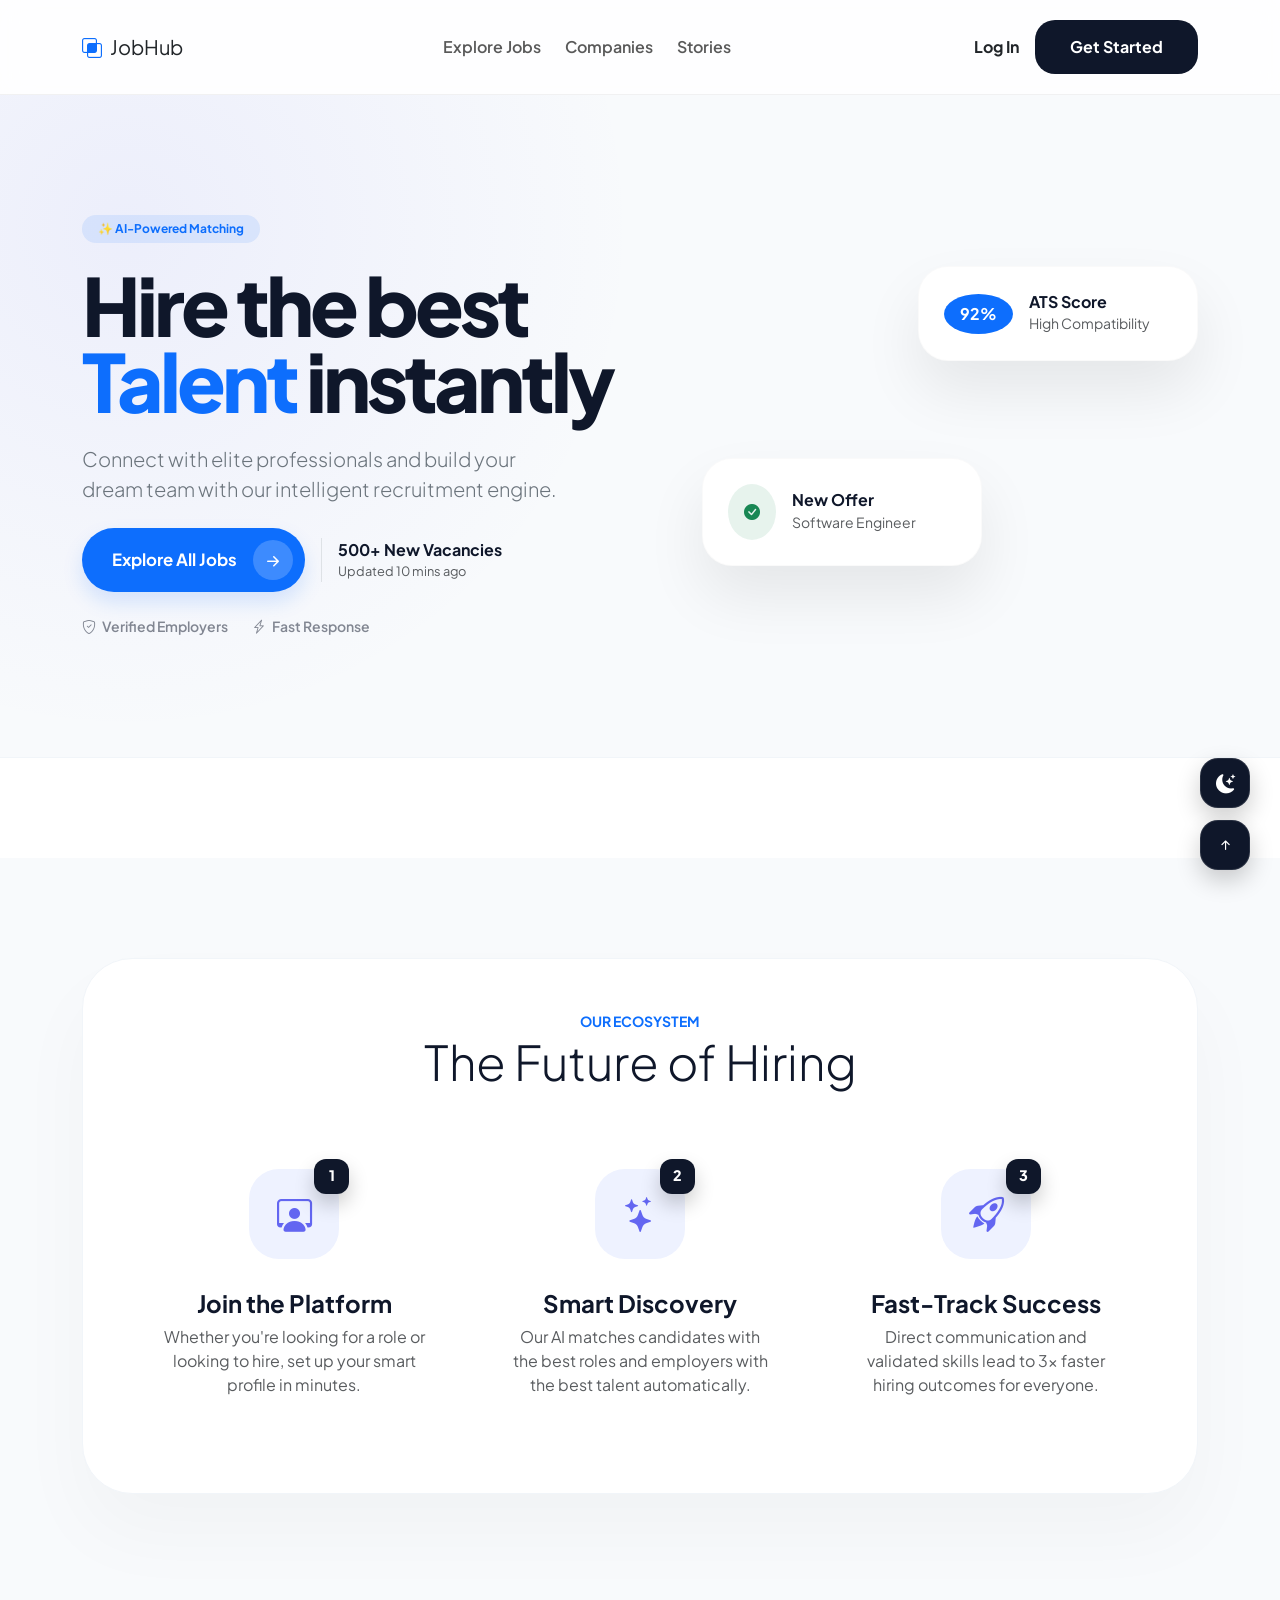
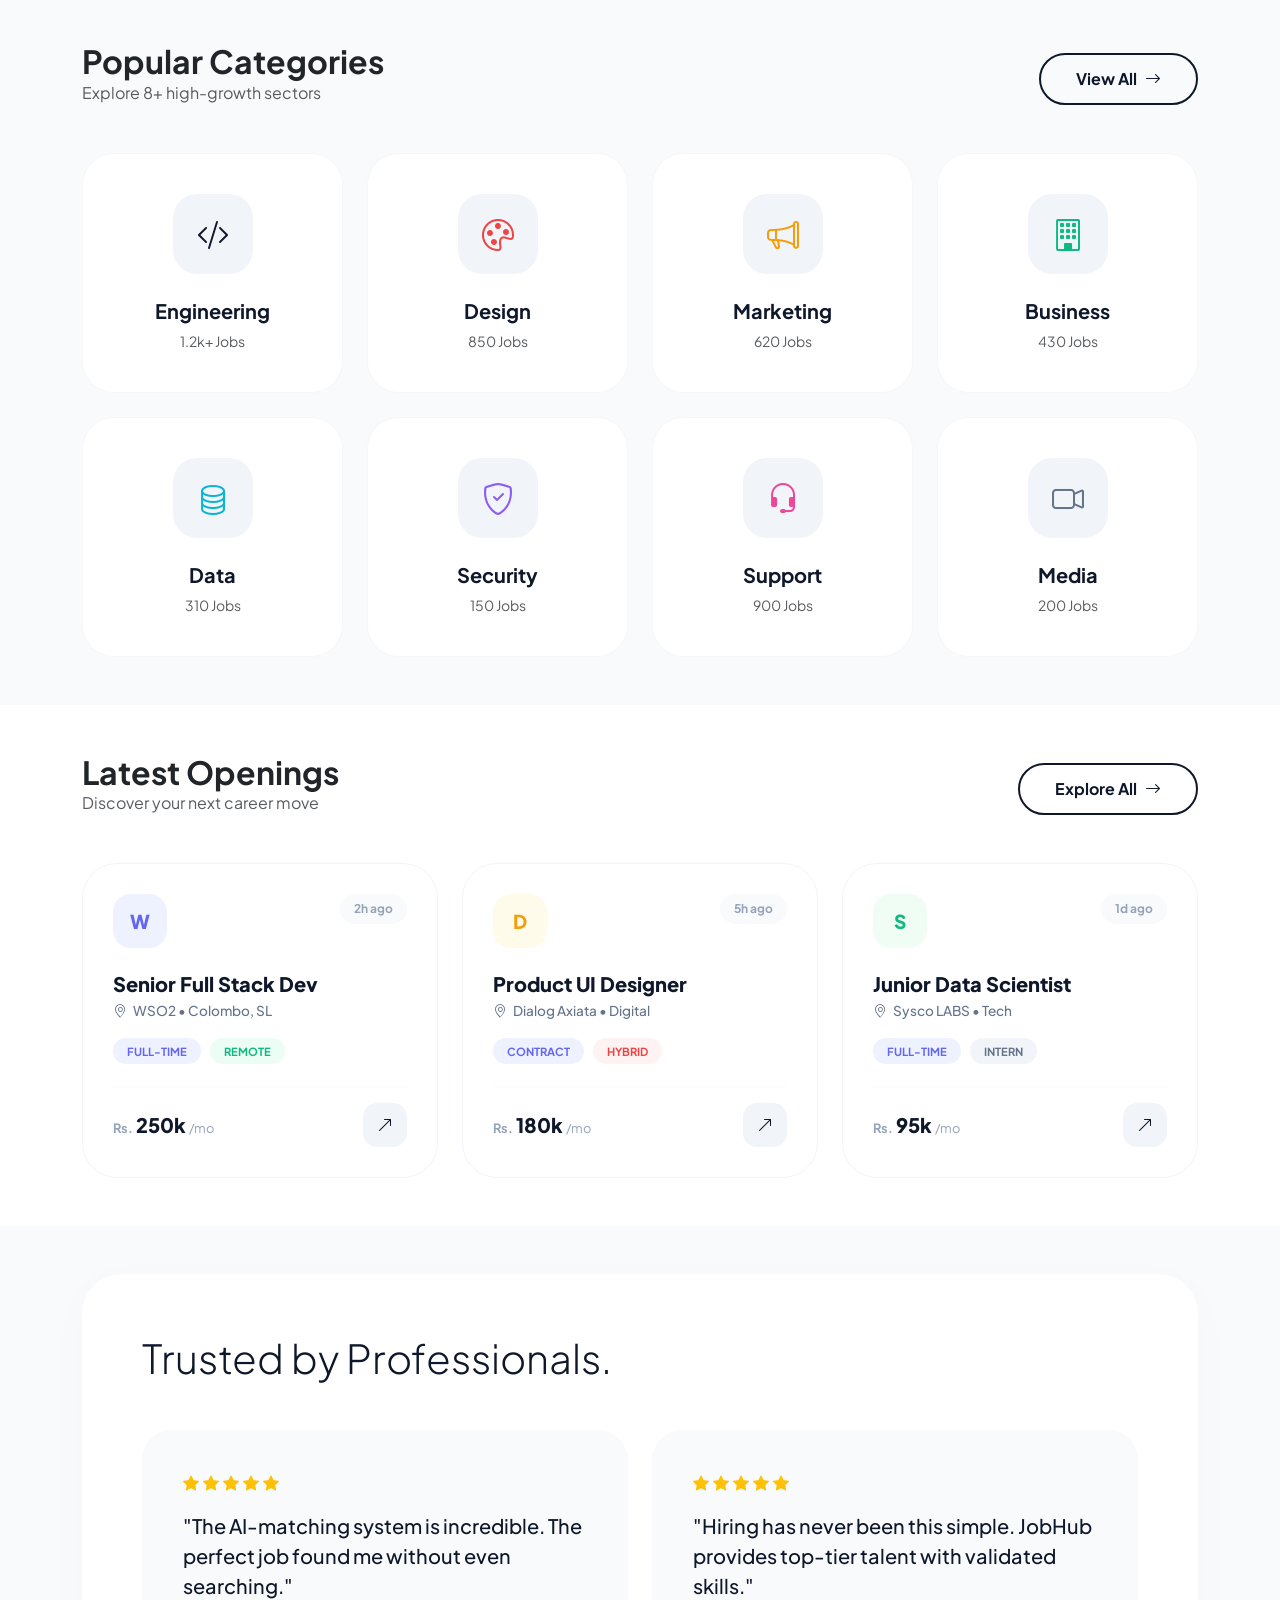
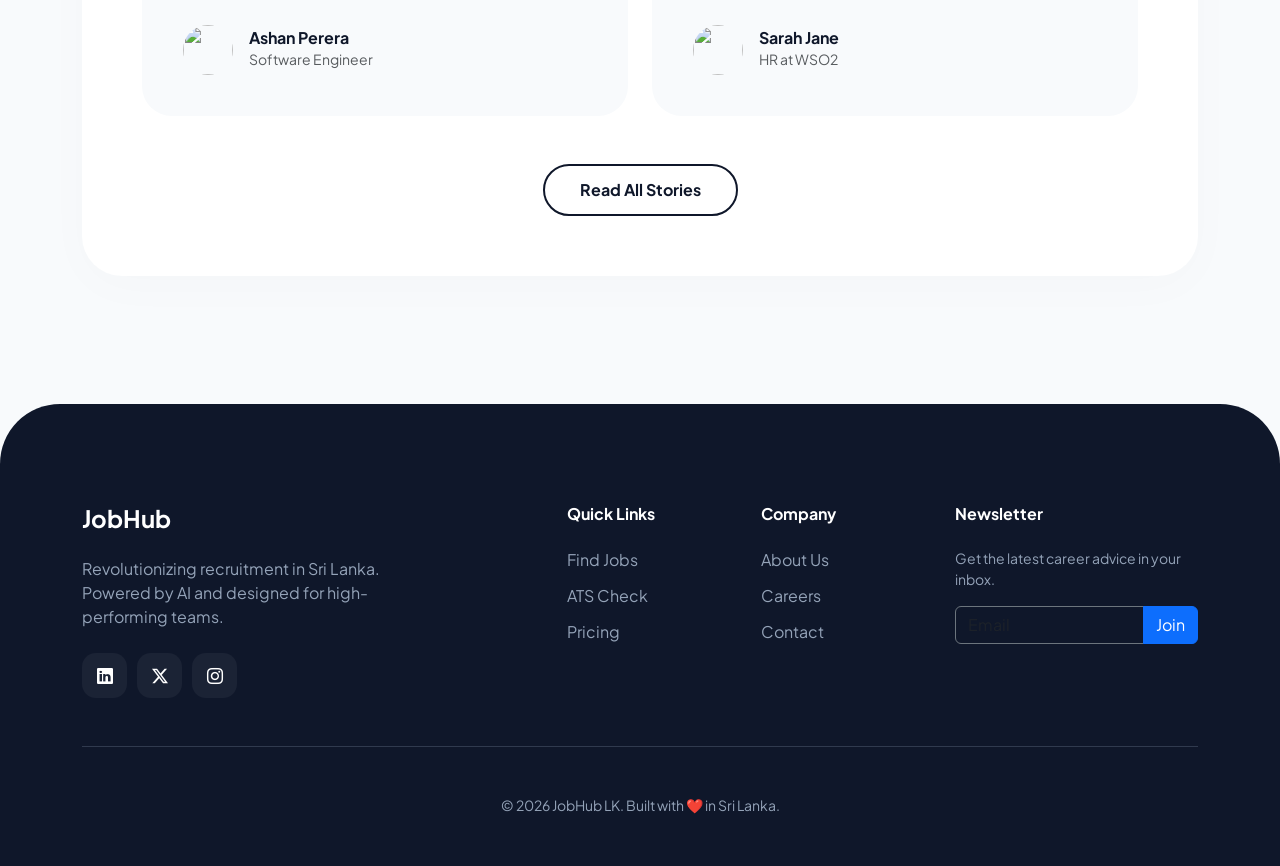
==== commit 940f13f8: "init commit" ====
--- a/FrontEnd/Pages/index.html
+++ b/FrontEnd/Pages/index.html
@@ -9,500 +9,9 @@
     <link href="https://cdn.jsdelivr.net/npm/bootstrap-icons@1.11.3/font/bootstrap-icons.css" rel="stylesheet">
     <link href="https://fonts.googleapis.com/css2?family=Plus+Jakarta+Sans:wght@300;400;600;700;800&display=swap" rel="stylesheet">
     <script src="https://cdn.jsdelivr.net/npm/sweetalert2@11"></script>
-
-    <style>
-        :root {
-            --primary: #6366f1;
-            --primary-soft: #eef2ff;
-            --dark: #0f172a;
-            --slate: #64748b;
-            --white: #ffffff;
-            --transition: all 0.5s cubic-bezier(0.175, 0.885, 0.32, 1.275);
-        }
-
-        body {
-            font-family: 'Plus Jakarta Sans', sans-serif;
-            background-color: #f8fafc;
-            color: var(--dark);
-            overflow-x: hidden;
-        }
-
-        /* --- Navbar --- */
-        .navbar {
-            backdrop-filter: blur(15px);
-            background: rgba(255, 255, 255, 0.8) !important;
-            padding: 20px 0;
-            border-bottom: 1px solid rgba(0,0,0,0.05);
-        }
-
-        /* --- Hero Section --- */
-        .hero-section {
-            padding: 160px 0 120px;
-            background: radial-gradient(circle at 10% 20%, rgba(99, 102, 241, 0.08) 0%, transparent 40%);
-            position: relative;
-        }
-
-        .hero-title {
-            font-size: 5rem;
-            font-weight: 800;
-            letter-spacing: -4px;
-            line-height: 0.95;
-            margin-bottom: 25px;
-        }
-
-        .search-container-modern {
-            background: white;
-            border-radius: 30px;
-            padding: 10px;
-            box-shadow: 0 25px 50px rgba(0,0,0,0.06);
-            border: 1px solid #f1f5f9;
-            margin-top: 40px;
-        }
-
-        .search-field {
-            border: none;
-            padding: 15px 20px;
-            width: 100%;
-            font-weight: 500;
-            background: transparent;
-        }
-        .search-field:focus { outline: none; }
-
-        .btn-main {
-            background: var(--dark);
-            color: var(--white);
-            border-radius: 20px;
-            padding: 15px 35px;
-            font-weight: 700;
-            border: none;
-            transition: 0.3s;
-        }
-        .btn-main:hover { background: var(--primary); transform: translateY(-3px); }
-
-        /* Floating Animation */
-        .stats-floating-card {
-            background: var(--white);
-            padding: 25px;
-            border-radius: 30px;
-            box-shadow: 0 30px 60px rgba(0,0,0,0.08);
-            border: 1px solid rgba(0,0,0,0.02);
-            position: absolute;
-            width: 280px;
-            animation: float 5s ease-in-out infinite;
-        }
-
-        @keyframes float {
-            0%, 100% { transform: translateY(0); }
-            50% { transform: translateY(-20px); }
-        }
-
-        /* --- LOGO MARQUEE --- */
-        .logo-cloud {
-            padding: 50px 0;
-            background: #fff;
-            overflow: hidden;
-            position: relative;
-            border-top: 1px solid #f1f5f9;
-        }
-
-        .marquee-wrapper {
-            display: flex;
-            width: 200%;
-            animation: marquee-scroll 20s linear infinite;
-        }
-
-        .marquee-group {
-            display: flex;
-            justify-content: space-around;
-            width: 50%;
-            min-width: 600px;
-        }
-
-        .marquee-item {
-            font-weight: 800;
-            font-size: 1.4rem;
-            color: #94a3b8;
-            letter-spacing: 2px;
-            transition: 0.3s;
-        }
-        .marquee-item:hover { color: var(--primary); }
-
-        @keyframes marquee-scroll {
-            0% { transform: translateX(0); }
-            100% { transform: translateX(-50%); }
-        }
-
-        /* --- HOW IT WORKS (ULTRA MODERN) --- */
-        .how-it-works { padding: 100px 0; position: relative; }
-
-        .step-container {
-            position: relative;
-            background: white;
-            padding: 50px;
-            border-radius: 50px;
-            border: 1px solid #f1f5f9;
-            box-shadow: 0 40px 80px rgba(0,0,0,0.03);
-        }
-
-        .step-card-modern {
-            padding: 30px;
-            text-align: center;
-            position: relative;
-            z-index: 2;
-        }
-
-        .step-icon-wrapper {
-            width: 90px;
-            height: 90px;
-            background: var(--primary-soft);
-            color: var(--primary);
-            border-radius: 30px;
-            display: flex;
-            align-items: center;
-            justify-content: center;
-            margin: 0 auto 30px;
-            font-size: 2.2rem;
-            position: relative;
-            transition: var(--transition);
-        }
-
-        .step-badge {
-            position: absolute;
-            top: -10px;
-            right: -10px;
-            background: var(--dark);
-            color: white;
-            width: 35px;
-            height: 35px;
-            border-radius: 12px;
-            font-size: 0.9rem;
-            font-weight: 800;
-            display: flex;
-            align-items: center;
-            justify-content: center;
-            box-shadow: 0 10px 20px rgba(0,0,0,0.2);
-        }
-             /* Card Hover Effect */
-         .job-card:hover {
-             transform: translateY(-10px);
-             border-color: var(--primary) !important;
-             box-shadow: 0 20px 40px rgba(99, 102, 241, 0.1) !important;
-         }
-
-        .step-card-modern:hover .step-icon-wrapper {
-            transform: translateY(-10px) rotate(10deg);
-            background: var(--primary);
-            color: white;
-        }
-
-        .modern-job-wrapper {
-            perspective: 1000px;
-        }
-        .modern-job-card {
-            background: #ffffff;
-            border: 1px solid #f1f5f9;
-            border-radius: 35px;
-            padding: 30px;
-            transition: all 0.4s cubic-bezier(0.4, 0, 0.2, 1);
-            cursor: pointer;
-            position: relative;
-            overflow: hidden;
-        }
-        .modern-job-card:hover {
-            transform: translateY(-12px);
-            border-color: var(--primary);
-            box-shadow: 0 30px 60px rgba(99, 102, 241, 0.08);
-        }
-        .comp-logo {
-            width: 54px;
-            height: 54px;
-            background: var(--primary-soft);
-            color: var(--primary);
-            display: flex;
-            align-items: center;
-            justify-content: center;
-            border-radius: 18px;
-            font-weight: 800;
-            font-size: 1.2rem;
-        }
-        .comp-logo.orange { background: #fffbeb; color: #f59e0b; }
-        .comp-logo.green { background: #f0fdf4; color: #10b981; }
-
-        .time-tag {
-            font-size: 0.75rem;
-            font-weight: 700;
-            color: #94a3b8;
-            background: #f8fafc;
-            padding: 6px 14px;
-            border-radius: 100px;
-            height: fit-content;
-        }
-        .job-title-modern {
-            font-weight: 800;
-            color: var(--dark);
-            margin-bottom: 5px;
-        }
-        .job-location {
-            font-size: 0.85rem;
-            color: #64748b;
-            font-weight: 500;
-        }
-        .m-tag {
-            font-size: 0.7rem;
-            font-weight: 700;
-            padding: 6px 14px;
-            border-radius: 100px;
-            text-transform: uppercase;
-            margin-right: 6px;
-        }
-        .m-tag.blue { background: var(--primary-soft); color: var(--primary); }
-        .m-tag.green { background: #ecfdf5; color: #10b981; }
-        .m-tag.red { background: #fef2f2; color: #ef4444; }
-        .m-tag.gray { background: #f1f5f9; color: #64748b; }
-
-        .card-footer-modern {
-            border-top: 1px solid #f8fafc;
-        }
-        .salary-box .currency { font-size: 0.8rem; font-weight: 700; color: #94a3b8; }
-        .salary-box .amount { font-size: 1.25rem; font-weight: 800; color: var(--dark); }
-        .salary-box .per { font-size: 0.8rem; color: #94a3b8; }
-
-        .action-circle {
-            width: 44px;
-            height: 44px;
-            background: #f1f5f9;
-            border-radius: 14px;
-            display: flex;
-            align-items: center;
-            justify-content: center;
-            transition: 0.3s;
-        }
-        .modern-job-card:hover .action-circle {
-            background: var(--primary);
-            color: white;
-        }
-        /* --- FEATURED JOBS --- */
-        .job-card { background: white; border-radius: 25px; padding: 25px; border: 1px solid #f1f5f9; transition: 0.3s; }
-        .job-card:hover { border-color: var(--primary); box-shadow: 0 15px 30px rgba(99, 102, 241, 0.05); }
-        .company-logo-small { width: 45px; height: 45px; border-radius: 12px; background: #f8fafc; display: flex; align-items: center; justify-content: center; font-weight: 800; color: var(--primary); }
-
-        /* --- Category Cards (Glow & Rotate) --- */
-        .category-card {
-            background: var(--white);
-            border-radius: 32px;
-            padding: 40px 25px;
-            text-align: center;
-            border: 1px solid rgba(0,0,0,0.03);
-            transition: var(--transition);
-            position: relative;
-            z-index: 1;
-            overflow: hidden;
-            height: 100%;
-        }
-
-        .category-card::before {
-            content: "";
-            position: absolute;
-            top: 0; left: 0; width: 100%; height: 100%;
-            background: linear-gradient(135deg, var(--primary-soft) 0%, transparent 100%);
-            z-index: -1;
-            opacity: 0;
-            transition: 0.4s;
-        }
-
-        .category-card:hover {
-            transform: translateY(-15px);
-            border-color: var(--primary);
-            box-shadow: 0 30px 60px rgba(99, 102, 241, 0.12);
-        }
-
-        .category-card:hover::before { opacity: 1; }
-
-        .cat-icon-box {
-            width: 80px;
-            height: 80px;
-            background: #f1f5f9;
-            color: var(--dark);
-            border-radius: 24px;
-            display: flex;
-            align-items: center;
-            justify-content: center;
-            margin: 0 auto 25px;
-            font-size: 2rem;
-            transition: var(--transition);
-        }
-
-        .category-card:hover .cat-icon-box {
-            background: var(--primary);
-            color: var(--white);
-            transform: rotateY(180deg);
-        }
-
-        /* --- Recommendations Section --- */
-        .testimonial-container {
-            background: #ffffff;
-            border-radius: 40px;
-            padding: 60px;
-            box-shadow: 0 10px 50px rgba(0,0,0,0.02);
-        }
-
-        .testimonial-card {
-            background: #f8fafc;
-            border-radius: 30px;
-            padding: 40px;
-            border: 1px solid transparent;
-            transition: var(--transition);
-            height: 100%;
-        }
-
-        .testimonial-card:hover {
-            background: white;
-            border-color: var(--primary-soft);
-            transform: translateY(-5px);
-            box-shadow: 0 20px 40px rgba(0,0,0,0.05);
-        }
-
-        .view-all-btn {
-            border: 2px solid var(--dark);
-            color: var(--dark);
-            border-radius: 100px;
-            padding: 12px 35px;
-            font-weight: 700;
-            transition: 0.3s;
-            text-decoration: none;
-            display: inline-flex;
-            align-items: center;
-            gap: 8px;
-        }
-
-        .view-all-btn:hover { background: var(--dark); color: white; }
-
-        /* --- Footer --- */
-        .footer-main {
-            background: #0f172a;
-            color: #94a3b8;
-            padding: 100px 0 50px;
-            border-radius: 60px 60px 0 0;
-            margin-top: 80px;
-        }
-
-        .footer-title { color: var(--white); font-weight: 700; margin-bottom: 25px; }
-
-        .footer-link {
-            color: #94a3b8;
-            text-decoration: none;
-            transition: 0.3s;
-            display: block;
-            margin-bottom: 12px;
-        }
-
-        .footer-link:hover { color: var(--primary); transform: translateX(5px); }
-
-        .social-circle {
-            width: 45px;
-            height: 45px;
-            background: rgba(255,255,255,0.05);
-            display: inline-flex;
-            align-items: center;
-            justify-content: center;
-            border-radius: 14px;
-            color: var(--white);
-            margin-right: 10px;
-            transition: 0.3s;
-        }
-
-        .social-circle:hover { background: var(--primary); transform: translateY(-5px); }
-
-        /* --- Optimized Clean Dark Mode --- */
-        [data-bs-theme="dark"] {
-            background-color: #0b0f1a !important; /* Rich Dark Background */
-            color: #e2e8f0;
-        }
-
-        [data-bs-theme="dark"] body {
-            background-color: #0b0f1a !important;
-        }
-
-        [data-bs-theme="dark"] .modern-job-card,
-        [data-bs-theme="dark"] .category-card,
-        [data-bs-theme="dark"] .step-container,
-        [data-bs-theme="dark"] .testimonial-container,
-        [data-bs-theme="dark"] .testimonial-card {
-            background: #161e2d !important; /* Slightly Lighter Navy for Cards */
-            border-color: #242f41 !important;
-            box-shadow: 0 20px 40px rgba(0,0,0,0.2) !important;
-        }
-
-        [data-bs-theme="dark"] .navbar {
-            background: rgba(11, 15, 26, 0.85) !important;
-            border-color: rgba(255,255,255,0.05);
-        }
-
-        [data-bs-theme="dark"] .search-container-modern {
-            background: #1c2539;
-            border-color: #2d3748;
-        }
-
-        [data-bs-theme="dark"] .search-field {
-            color: white;
-        }
-
-        [data-bs-theme="dark"] .text-dark,
-        [data-bs-theme="dark"] h1,
-        [data-bs-theme="dark"] h2,
-        [data-bs-theme="dark"] h4,
-        [data-bs-theme="dark"] h5,
-        [data-bs-theme="dark"] .job-title-modern {
-            color: #ffffff !important;
-        }
-
-        [data-bs-theme="dark"] .logo-cloud {
-            background: #0b0f1a;
-            border-color: #1e293b;
-        }
-
-        /* Floating Controls Style */
-        .floating-controls {
-            position: fixed;
-            bottom: 30px;
-            right: 30px;
-            display: flex;
-            flex-direction: column;
-            gap: 12px;
-            z-index: 9999;
-        }
-
-        .control-btn {
-            width: 50px;
-            height: 50px;
-            border-radius: 18px;
-            background: #0f172a;
-            color: #ffffff;
-            border: 1px solid rgba(255,255,255,0.1);
-            box-shadow: 0 10px 25px rgba(0,0,0,0.2);
-            display: flex;
-            align-items: center;
-            justify-content: center;
-            font-size: 1.2rem;
-            transition: 0.3s ease;
-            cursor: pointer;
-        }
-
-        [data-bs-theme="dark"] .control-btn {
-            background: #ffffff;
-            color: #0f172a;
-        }
-
-        .control-btn:hover {
-            transform: scale(1.1) translateY(-5px);
-            background: #6366f1;
-            color: white;
-        }
-
-        #backToTop { opacity: 0; visibility: hidden; }
-        #backToTop.show { opacity: 1; visibility: visible; }
-
-    </style>
+    <link rel="icon" type="image/png" href="../../uploads/jobhub_logo/img.png">
+    <link rel="stylesheet" href="../css/index.css">
+
 </head>
 <body>
 <nav class="navbar navbar-expand-lg sticky-top">
@@ -512,7 +21,7 @@
             <ul class="navbar-nav mx-auto gap-2">
                 <li class="nav-item"><a class="nav-link fw-semibold" href="#">Explore Jobs</a></li>
                 <li class="nav-item"><a class="nav-link fw-semibold" href="#">Companies</a></li>
-                <li class="nav-item"><a class="nav-link fw-semibold" href="#">ATS Tool</a></li>
+                <li class="nav-item"><a class="nav-link fw-semibold" href="#">Stories</a></li>
             </ul>
             <div class="d-flex align-items-center gap-3">
                 <a href="#" class="text-dark fw-bold text-decoration-none" data-bs-toggle="modal" data-bs-target="#loginModal">Log In</a>
@@ -603,21 +112,30 @@
     <div class="container">
         <div class="row align-items-center">
             <div class="col-lg-7">
-                <div class="badge bg-primary bg-opacity-10 text-primary px-3 py-2 rounded-pill mb-4 fw-bold">✨ AI-Powered Matching</div>
-                <h1 class="hero-title">Hire the best <br> <span class="text-primary">Talent</span> instantly.</h1>
+                <div class="badge bg-primary bg-opacity-10 text-primary px-3 py-2 rounded-pill mb-4 fw-bold">
+                    ✨ AI-Powered Matching
+                </div>
+                <h1 class="hero-title">Hire the best <br> <span class="text-primary">Talent</span> instantly</h1>
                 <p class="lead text-secondary w-75 mb-4">Connect with elite professionals and build your dream team with our intelligent recruitment engine.</p>
 
-                <div class="search-container-modern col-lg-11">
-                    <div class="row g-0">
-                        <div class="col-md-5 border-end">
-                            <input type="text" class="search-field" placeholder="Job Title or Keyword">
-                        </div>
-                        <div class="col-md-4 border-end">
-                            <input type="text" class="search-field" placeholder="Colombo, SL">
-                        </div>
-                        <div class="col-md-3">
-                            <button class="btn btn-main w-100 py-3" style="border-radius: 22px;">Search</button>
-                        </div>
+                <div class="mt-4">
+                    <div class="d-flex flex-wrap align-items-center gap-3">
+                        <a href="jobs.html" class="btn btn-explore-jobs d-inline-flex align-items-center">
+                            <span>Explore All Jobs</span>
+                            <div class="icon-circle ms-3">
+                                <i class="bi bi-arrow-right-short"></i>
+                            </div>
+                        </a>
+
+                        <div class="ps-3 border-start d-none d-sm-block">
+                            <div class="fw-bold mb-0" style="font-size: 1rem; color: var(--dark);">500+ New Vacancies</div>
+                            <div class="text-muted" style="font-size: 0.8rem;">Updated 10 mins ago</div>
+                        </div>
+                    </div>
+
+                    <div class="mt-4 d-flex gap-4 opacity-50">
+                        <small class="fw-600"><i class="bi bi-shield-check me-1"></i> Verified Employers</small>
+                        <small class="fw-600"><i class="bi bi-lightning-charge me-1"></i> Fast Response</small>
                     </div>
                 </div>
             </div>
@@ -633,7 +151,7 @@
                             </div>
                         </div>
                     </div>
-                    <div class="stats-floating-card" style="bottom: 10%; left: 0; animation-delay: 2s;">
+                    <div class="stats-floating-card" style="bottom: 15%; left: -10%; animation-delay: 2s;">
                         <div class="d-flex align-items-center gap-3">
                             <div class="bg-success bg-opacity-10 p-3 rounded-circle text-success">
                                 <i class="bi bi-check-circle-fill"></i>
@@ -651,21 +169,7 @@
 </section>
 
 <div class="logo-cloud">
-    <div class="marquee-wrapper">
-        <div class="marquee-group">
-            <span class="marquee-item">WSO2</span>
-            <span class="marquee-item">DIALOG</span>
-            <span class="marquee-item">SYSCO LABS</span>
-            <span class="marquee-item">99X</span>
-            <span class="marquee-item">VIRTUUSA</span>
-        </div>
-        <div class="marquee-group">
-            <span class="marquee-item">WSO2</span>
-            <span class="marquee-item">DIALOG</span>
-            <span class="marquee-item">SYSCO LABS</span>
-            <span class="marquee-item">99X</span>
-            <span class="marquee-item">VIRTUUSA</span>
-        </div>
+    <div id="company-marquee" class="marquee-wrapper">
     </div>
 </div>
 
@@ -907,29 +411,7 @@
 </footer>
 
 <script src="https://cdn.jsdelivr.net/npm/bootstrap@5.3.3/dist/js/bootstrap.bundle.min.js"></script>
-<script>
-    // --- Theme Toggle Logic ---
-    const themeToggle = document.getElementById('themeToggle');
-    const themeIcon = document.getElementById('themeIcon');
-
-    themeToggle.addEventListener('click', () => {
-        const isDark = document.documentElement.getAttribute('data-bs-theme') === 'dark';
-        const newTheme = isDark ? 'light' : 'dark';
-
-        document.documentElement.setAttribute('data-bs-theme', newTheme);
-        themeIcon.className = newTheme === 'dark' ? 'bi bi-sun-fill' : 'bi bi-moon-stars-fill';
-        localStorage.setItem('theme', newTheme);
-    });
-
-    // Back to Top Logic
-    const backToTop = document.getElementById('backToTop');
-    window.onscroll = () => {
-        if (window.scrollY > 400) backToTop.classList.add("show");
-        else backToTop.classList.remove("show");
-    };
-    backToTop.addEventListener('click', () => window.scrollTo({ top: 0, behavior: 'smooth' }));
-</script>
-
+<script src="../js/index.js"></script>
 <script src="../js/auth.js"></script>
 </body>
 </html>
--- a/FrontEnd/css/index.css
+++ b/FrontEnd/css/index.css
@@ -0,0 +1,529 @@
+
+.btn-explore-jobs {
+    background: #0d6efd;
+    color: white !important;
+    padding: 12px 12px 12px 30px;
+    border-radius: 50px;
+    font-weight: 700;
+    font-size: 1.05rem;
+    transition: all 0.4s cubic-bezier(0.175, 0.885, 0.32, 1.275);
+    border: none;
+    box-shadow: 0 10px 20px rgba(13, 110, 253, 0.15);
+    text-decoration: none;
+}
+
+.btn-explore-jobs .icon-circle {
+    background: rgba(255, 255, 255, 0.2);
+    width: 40px;
+    height: 40px;
+    border-radius: 50%;
+    display: flex;
+    align-items: center;
+    justify-content: center;
+    font-size: 1.5rem;
+    transition: all 0.4s ease;
+}
+
+.btn-explore-jobs:hover {
+    transform: translateY(-5px) scale(1.02);
+    box-shadow: 0 15px 30px rgba(13, 110, 253, 0.3);
+    background: #0b5ed7;
+}
+
+.btn-explore-jobs:hover .icon-circle {
+    background: white;
+    color: #0d6efd;
+    transform: rotate(-45deg);
+}
+
+.fw-600 { font-weight: 600; }
+:root {
+    --primary: #6366f1;
+    --primary-soft: #eef2ff;
+    --dark: #0f172a;
+    --slate: #64748b;
+    --white: #ffffff;
+    --transition: all 0.5s cubic-bezier(0.175, 0.885, 0.32, 1.275);
+}
+
+body {
+    font-family: 'Plus Jakarta Sans', sans-serif;
+    background-color: #f8fafc;
+    color: var(--dark);
+    overflow-x: hidden;
+}
+
+/* --- Navbar --- */
+.navbar {
+    backdrop-filter: blur(15px);
+    background: rgba(255, 255, 255, 0.8) !important;
+    padding: 20px 0;
+    border-bottom: 1px solid rgba(0,0,0,0.05);
+}
+
+/* --- Hero Section --- */
+.hero-section {
+    padding: 120px 0 120px;
+    background: radial-gradient(circle at 10% 20%, rgba(99, 102, 241, 0.08) 0%, transparent 40%);
+    position: relative;
+}
+
+.hero-title {
+    font-size: 5rem;
+    font-weight: 800;
+    letter-spacing: -4px;
+    line-height: 0.95;
+    margin-bottom: 25px;
+}
+
+.search-container-modern {
+    background: white;
+    border-radius: 30px;
+    padding: 10px;
+    box-shadow: 0 25px 50px rgba(0,0,0,0.06);
+    border: 1px solid #f1f5f9;
+    margin-top: 40px;
+}
+
+.search-field {
+    border: none;
+    padding: 15px 20px;
+    width: 100%;
+    font-weight: 500;
+    background: transparent;
+}
+.search-field:focus { outline: none; }
+
+.btn-main {
+    background: var(--dark);
+    color: var(--white);
+    border-radius: 20px;
+    padding: 15px 35px;
+    font-weight: 700;
+    border: none;
+    transition: 0.3s;
+}
+.btn-main:hover { background: var(--primary); transform: translateY(-3px); }
+
+/* Floating Animation */
+.stats-floating-card {
+    background: var(--white);
+    padding: 25px;
+    border-radius: 30px;
+    box-shadow: 0 30px 60px rgba(0,0,0,0.08);
+    border: 1px solid rgba(0,0,0,0.02);
+    position: absolute;
+    width: 280px;
+    animation: float 5s ease-in-out infinite;
+}
+
+@keyframes float {
+    0%, 100% { transform: translateY(0); }
+    50% { transform: translateY(-20px); }
+}
+
+/* --- LOGO MARQUEE --- */
+.logo-cloud {
+    padding: 50px 0;
+    background: #fff;
+    overflow: hidden;
+    position: relative;
+    border-top: 1px solid #f1f5f9;
+}
+
+.marquee-wrapper {
+    display: flex;
+    width: 330%;
+    animation: marquee-scroll 20s linear infinite;
+}
+
+.marquee-group {
+    display: flex;
+    justify-content: space-around;
+    width: 50%;
+    min-width: 600px;
+}
+
+.marquee-item {
+    font-weight: 800;
+    font-size: 1.4rem;
+    color: #94a3b8;
+    letter-spacing: 2px;
+    transition: 0.3s;
+}
+.marquee-item:hover { color: var(--primary); }
+
+@keyframes marquee-scroll {
+    0% { transform: translateX(0); }
+    100% { transform: translateX(-50%); }
+}
+
+/* --- HOW IT WORKS (ULTRA MODERN) --- */
+.how-it-works { padding: 100px 0; position: relative; }
+
+.step-container {
+    position: relative;
+    background: white;
+    padding: 50px;
+    border-radius: 50px;
+    border: 1px solid #f1f5f9;
+    box-shadow: 0 40px 80px rgba(0,0,0,0.03);
+}
+
+.step-card-modern {
+    padding: 30px;
+    text-align: center;
+    position: relative;
+    z-index: 2;
+}
+
+.step-icon-wrapper {
+    width: 90px;
+    height: 90px;
+    background: var(--primary-soft);
+    color: var(--primary);
+    border-radius: 30px;
+    display: flex;
+    align-items: center;
+    justify-content: center;
+    margin: 0 auto 30px;
+    font-size: 2.2rem;
+    position: relative;
+    transition: var(--transition);
+}
+
+.step-badge {
+    position: absolute;
+    top: -10px;
+    right: -10px;
+    background: var(--dark);
+    color: white;
+    width: 35px;
+    height: 35px;
+    border-radius: 12px;
+    font-size: 0.9rem;
+    font-weight: 800;
+    display: flex;
+    align-items: center;
+    justify-content: center;
+    box-shadow: 0 10px 20px rgba(0,0,0,0.2);
+}
+/* Card Hover Effect */
+.job-card:hover {
+    transform: translateY(-10px);
+    border-color: var(--primary) !important;
+    box-shadow: 0 20px 40px rgba(99, 102, 241, 0.1) !important;
+}
+
+.step-card-modern:hover .step-icon-wrapper {
+    transform: translateY(-10px) rotate(10deg);
+    background: var(--primary);
+    color: white;
+}
+
+.modern-job-wrapper {
+    perspective: 1000px;
+}
+.modern-job-card {
+    background: #ffffff;
+    border: 1px solid #f1f5f9;
+    border-radius: 35px;
+    padding: 30px;
+    transition: all 0.4s cubic-bezier(0.4, 0, 0.2, 1);
+    cursor: pointer;
+    position: relative;
+    overflow: hidden;
+}
+.modern-job-card:hover {
+    transform: translateY(-12px);
+    border-color: var(--primary);
+    box-shadow: 0 30px 60px rgba(99, 102, 241, 0.08);
+}
+.comp-logo {
+    width: 54px;
+    height: 54px;
+    background: var(--primary-soft);
+    color: var(--primary);
+    display: flex;
+    align-items: center;
+    justify-content: center;
+    border-radius: 18px;
+    font-weight: 800;
+    font-size: 1.2rem;
+}
+.comp-logo.orange { background: #fffbeb; color: #f59e0b; }
+.comp-logo.green { background: #f0fdf4; color: #10b981; }
+
+.time-tag {
+    font-size: 0.75rem;
+    font-weight: 700;
+    color: #94a3b8;
+    background: #f8fafc;
+    padding: 6px 14px;
+    border-radius: 100px;
+    height: fit-content;
+}
+.job-title-modern {
+    font-weight: 800;
+    color: var(--dark);
+    margin-bottom: 5px;
+}
+.job-location {
+    font-size: 0.85rem;
+    color: #64748b;
+    font-weight: 500;
+}
+.m-tag {
+    font-size: 0.7rem;
+    font-weight: 700;
+    padding: 6px 14px;
+    border-radius: 100px;
+    text-transform: uppercase;
+    margin-right: 6px;
+}
+.m-tag.blue { background: var(--primary-soft); color: var(--primary); }
+.m-tag.green { background: #ecfdf5; color: #10b981; }
+.m-tag.red { background: #fef2f2; color: #ef4444; }
+.m-tag.gray { background: #f1f5f9; color: #64748b; }
+
+.card-footer-modern {
+    border-top: 1px solid #f8fafc;
+}
+.salary-box .currency { font-size: 0.8rem; font-weight: 700; color: #94a3b8; }
+.salary-box .amount { font-size: 1.25rem; font-weight: 800; color: var(--dark); }
+.salary-box .per { font-size: 0.8rem; color: #94a3b8; }
+
+.action-circle {
+    width: 44px;
+    height: 44px;
+    background: #f1f5f9;
+    border-radius: 14px;
+    display: flex;
+    align-items: center;
+    justify-content: center;
+    transition: 0.3s;
+}
+.modern-job-card:hover .action-circle {
+    background: var(--primary);
+    color: white;
+}
+/* --- FEATURED JOBS --- */
+.job-card { background: white; border-radius: 25px; padding: 25px; border: 1px solid #f1f5f9; transition: 0.3s; }
+.job-card:hover { border-color: var(--primary); box-shadow: 0 15px 30px rgba(99, 102, 241, 0.05); }
+.company-logo-small { width: 45px; height: 45px; border-radius: 12px; background: #f8fafc; display: flex; align-items: center; justify-content: center; font-weight: 800; color: var(--primary); }
+
+/* --- Category Cards (Glow & Rotate) --- */
+.category-card {
+    background: var(--white);
+    border-radius: 32px;
+    padding: 40px 25px;
+    text-align: center;
+    border: 1px solid rgba(0,0,0,0.03);
+    transition: var(--transition);
+    position: relative;
+    z-index: 1;
+    overflow: hidden;
+    height: 100%;
+}
+
+.category-card::before {
+    content: "";
+    position: absolute;
+    top: 0; left: 0; width: 100%; height: 100%;
+    background: linear-gradient(135deg, var(--primary-soft) 0%, transparent 100%);
+    z-index: -1;
+    opacity: 0;
+    transition: 0.4s;
+}
+
+.category-card:hover {
+    transform: translateY(-15px);
+    border-color: var(--primary);
+    box-shadow: 0 30px 60px rgba(99, 102, 241, 0.12);
+}
+
+.category-card:hover::before { opacity: 1; }
+
+.cat-icon-box {
+    width: 80px;
+    height: 80px;
+    background: #f1f5f9;
+    color: var(--dark);
+    border-radius: 24px;
+    display: flex;
+    align-items: center;
+    justify-content: center;
+    margin: 0 auto 25px;
+    font-size: 2rem;
+    transition: var(--transition);
+}
+
+.category-card:hover .cat-icon-box {
+    background: var(--primary);
+    color: var(--white);
+    transform: rotateY(180deg);
+}
+
+/* --- Recommendations Section --- */
+.testimonial-container {
+    background: #ffffff;
+    border-radius: 40px;
+    padding: 60px;
+    box-shadow: 0 10px 50px rgba(0,0,0,0.02);
+}
+
+.testimonial-card {
+    background: #f8fafc;
+    border-radius: 30px;
+    padding: 40px;
+    border: 1px solid transparent;
+    transition: var(--transition);
+    height: 100%;
+}
+
+.testimonial-card:hover {
+    background: white;
+    border-color: var(--primary-soft);
+    transform: translateY(-5px);
+    box-shadow: 0 20px 40px rgba(0,0,0,0.05);
+}
+
+.view-all-btn {
+    border: 2px solid var(--dark);
+    color: var(--dark);
+    border-radius: 100px;
+    padding: 12px 35px;
+    font-weight: 700;
+    transition: 0.3s;
+    text-decoration: none;
+    display: inline-flex;
+    align-items: center;
+    gap: 8px;
+}
+
+.view-all-btn:hover { background: var(--dark); color: white; }
+
+/* --- Footer --- */
+.footer-main {
+    background: #0f172a;
+    color: #94a3b8;
+    padding: 100px 0 50px;
+    border-radius: 60px 60px 0 0;
+    margin-top: 80px;
+}
+
+.footer-title { color: var(--white); font-weight: 700; margin-bottom: 25px; }
+
+.footer-link {
+    color: #94a3b8;
+    text-decoration: none;
+    transition: 0.3s;
+    display: block;
+    margin-bottom: 12px;
+}
+
+.footer-link:hover { color: var(--primary); transform: translateX(5px); }
+
+.social-circle {
+    width: 45px;
+    height: 45px;
+    background: rgba(255,255,255,0.05);
+    display: inline-flex;
+    align-items: center;
+    justify-content: center;
+    border-radius: 14px;
+    color: var(--white);
+    margin-right: 10px;
+    transition: 0.3s;
+}
+
+.social-circle:hover { background: var(--primary); transform: translateY(-5px); }
+
+/* --- Optimized Clean Dark Mode --- */
+[data-bs-theme="dark"] {
+    background-color: #0b0f1a !important; /* Rich Dark Background */
+    color: #e2e8f0;
+}
+
+[data-bs-theme="dark"] body {
+    background-color: #0b0f1a !important;
+}
+
+[data-bs-theme="dark"] .modern-job-card,
+[data-bs-theme="dark"] .category-card,
+[data-bs-theme="dark"] .step-container,
+[data-bs-theme="dark"] .testimonial-container,
+[data-bs-theme="dark"] .testimonial-card {
+    background: #161e2d !important; /* Slightly Lighter Navy for Cards */
+    border-color: #242f41 !important;
+    box-shadow: 0 20px 40px rgba(0,0,0,0.2) !important;
+}
+
+[data-bs-theme="dark"] .navbar {
+    background: rgba(11, 15, 26, 0.85) !important;
+    border-color: rgba(255,255,255,0.05);
+}
+
+[data-bs-theme="dark"] .search-container-modern {
+    background: #1c2539;
+    border-color: #2d3748;
+}
+
+[data-bs-theme="dark"] .search-field {
+    color: white;
+}
+
+[data-bs-theme="dark"] .text-dark,
+[data-bs-theme="dark"] h1,
+[data-bs-theme="dark"] h2,
+[data-bs-theme="dark"] h4,
+[data-bs-theme="dark"] h5,
+[data-bs-theme="dark"] .job-title-modern {
+    color: #ffffff !important;
+}
+
+[data-bs-theme="dark"] .logo-cloud {
+    background: #0b0f1a;
+    border-color: #1e293b;
+}
+
+/* Floating Controls Style */
+.floating-controls {
+    position: fixed;
+    bottom: 30px;
+    right: 30px;
+    display: flex;
+    flex-direction: column;
+    gap: 12px;
+    z-index: 9999;
+}
+
+.control-btn {
+    width: 50px;
+    height: 50px;
+    border-radius: 18px;
+    background: #0f172a;
+    color: #ffffff;
+    border: 1px solid rgba(255,255,255,0.1);
+    box-shadow: 0 10px 25px rgba(0,0,0,0.2);
+    display: flex;
+    align-items: center;
+    justify-content: center;
+    font-size: 1.2rem;
+    transition: 0.3s ease;
+    cursor: pointer;
+}
+
+[data-bs-theme="dark"] .control-btn {
+    background: #ffffff;
+    color: #0f172a;
+}
+
+.control-btn:hover {
+    transform: scale(1.1) translateY(-5px);
+    background: #6366f1;
+    color: white;
+}
+
+#backToTop { opacity: 0; visibility: hidden; }
+#backToTop.show { opacity: 1; visibility: visible; }
